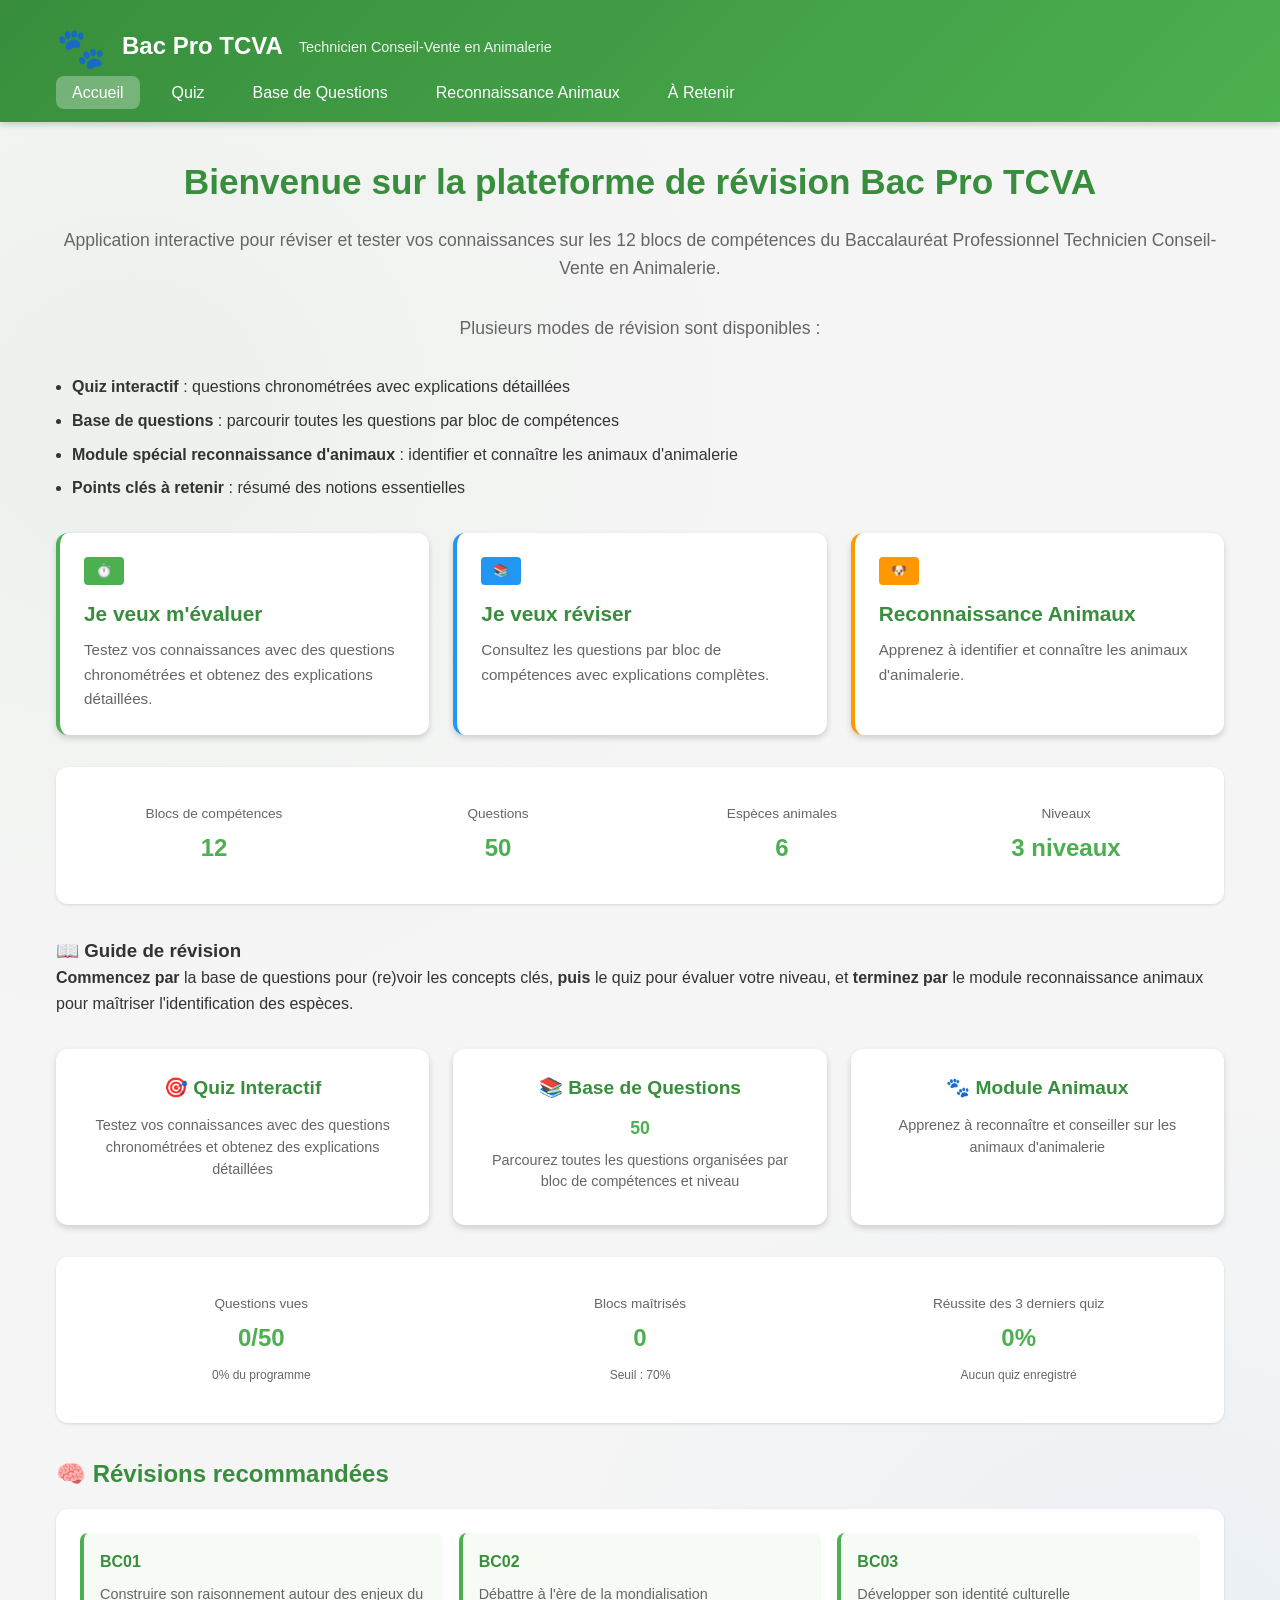
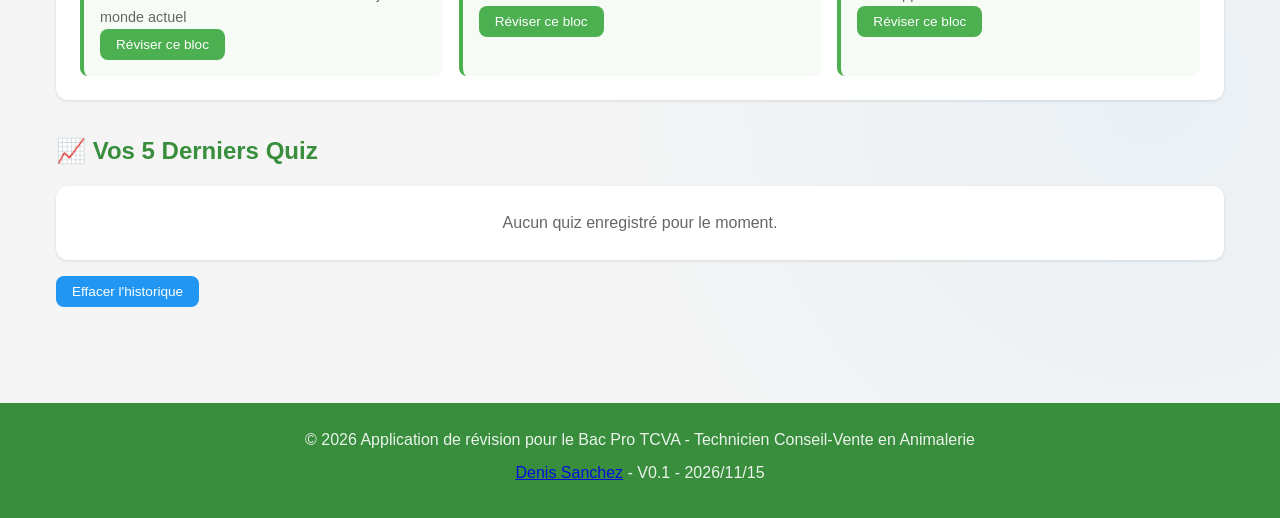
==== tcva-app/index.html @ e2b9a9ee "ajout de réinitialiser les filtres et appel le bon filtre quand on fait réviser un bloc" ====
<!DOCTYPE html>
<html lang="fr">
<head>
    <meta charset="UTF-8">
    <meta name="viewport" content="width=device-width, initial-scale=1.0">
    <title>Bac Pro TCVA - Révision et Quiz Interactif</title>
    <link rel="stylesheet" href="css/style.css?v=1.0">
    <link rel="stylesheet" href="css/animals.css?v=1.0">
</head>
<body>
    <header id="site-header">
        <div class="header-content">
            <div class="logo">
                <span class="logo-icon">🐾</span>
                <h1>Bac Pro TCVA</h1>
                <p>Technicien Conseil-Vente en Animalerie</p>
            </div>
            <nav>
                <ul class="nav-links">
                    <li><a href="#" onclick="showPage('accueil')" class="active">Accueil</a></li>
                    <li><a href="#" onclick="showPage('quiz-setup')">Quiz</a></li>
                    <li><a href="#" onclick="showPage('questions-list')">Base de Questions</a></li>
                    <li><a href="modules/animaux.html">Reconnaissance Animaux</a></li>
                    <li><a href="#" onclick="showPage('a-retenir')">À Retenir</a></li>
                </ul>
            </nav>
        </div>
    </header>

    <!-- MAIN CONTENT -->
    <main>
        <div class="container">
            <!-- PAGE ACCUEIL -->
            <div id="accueil" class="page active">
                <div class="welcome">
                    <h1>Bienvenue sur la plateforme de révision Bac Pro TCVA</h1>
                    <p>Application interactive pour réviser et tester vos connaissances sur les 12 blocs de compétences du Baccalauréat Professionnel Technicien Conseil-Vente en Animalerie.</p>
                    
                    <p>Plusieurs modes de révision sont disponibles :</p>
                    <ul class="alignLeft">
                        <li><strong>Quiz interactif</strong> : questions chronométrées avec explications détaillées</li>
                        <li><strong>Base de questions</strong> : parcourir toutes les questions par bloc de compétences</li>
                        <li><strong>Module spécial reconnaissance d'animaux</strong> : identifier et connaître les animaux d'animalerie</li>
                        <li><strong>Points clés à retenir</strong> : résumé des notions essentielles</li>
                    </ul>

                    <div class="orientation-panel">
                        <div class="orientation-grid">
                            <div class="orientation-card orientation-card-primary" onclick="showPage('quiz-setup')">
                                <span class="orientation-badge">⏱️</span>
                                <h3>Je veux m'évaluer</h3>
                                <p>Testez vos connaissances avec des questions chronométrées et obtenez des explications détaillées.</p>
                            </div>
                            <div class="orientation-card orientation-card-secondary" onclick="showPage('questions-list')">
                                <span class="orientation-badge">📚</span>
                                <h3>Je veux réviser</h3>
                                <p>Consultez les questions par bloc de compétences avec explications complètes.</p>
                            </div>
                            <div class="orientation-card orientation-card-tertiary" onclick="window.location.href='modules/animaux.html'">
                                <span class="orientation-badge">🐶</span>
                                <h3>Reconnaissance Animaux</h3>
                                <p>Apprenez à identifier et connaître les animaux d'animalerie.</p>
                            </div>
                        </div>
                    </div>

                    <div class="home-summary-box">
                        <div class="summary-stat">
                            <span class="summary-label">Blocs de compétences</span>
                            <strong id="home-bloc-count">12</strong>
                        </div>
                        <div class="summary-stat">
                            <span class="summary-label">Questions</span>
                            <strong id="home-total-questions">0</strong>
                        </div>
                        <div class="summary-stat">
                            <span class="summary-label">Espèces animales</span>
                            <strong id="home-animal-count">6</strong>
                        </div>
                        <div class="summary-stat">
                            <span class="summary-label">Niveaux</span>
                            <strong id="home-difficulty">3 niveaux</strong>
                        </div>
                    </div>

                    <div class="quick-guide">
                        <h3>📖 Guide de révision</h3>
                        <p><strong>Commencez par</strong> la base de questions pour (re)voir les concepts clés, <strong>puis</strong> le quiz pour évaluer votre niveau, et <strong>terminez par</strong> le module reconnaissance animaux pour maîtriser l'identification des espèces.</p>
                    </div>

                    <div class="menu-cards">
                        <div class="menu-card" onclick="showPage('quiz-setup')">
                            <h3>🎯 Quiz Interactif</h3>
                            <p class="welcome-text-card">Testez vos connaissances avec des questions chronométrées et obtenez des explications détaillées</p>
                        </div>
                        <div class="menu-card" onclick="showPage('questions-list')">
                            <h3>📚 Base de Questions</h3>
                            <p class="welcome-text-card"><span id="total-questions-info" class="highlight"></span></p>
                            <p class="welcome-text-card">Parcourez toutes les questions organisées par bloc de compétences et niveau</p>
                        </div>
                        <div class="menu-card" onclick="window.location.href='modules/animaux.html'">
                            <h3>🐾 Module Animaux</h3>
                            <p class="welcome-text-card">Apprenez à reconnaître et conseiller sur les animaux d'animalerie</p>
                        </div>
                    </div>

                    <div class="progress-overview">
                        <div class="progress-card">
                            <span class="progress-label">Questions vues</span>
                            <strong class="progress-value" id="progress-seen">0/0</strong>
                            <span class="progress-meta" id="progress-seen-meta">0% du programme</span>
                        </div>
                        <div class="progress-card">
                            <span class="progress-label">Blocs maîtrisés</span>
                            <strong class="progress-value" id="progress-themes">0</strong>
                            <span class="progress-meta">Seuil : 70%</span>
                        </div>
                        <div class="progress-card">
                            <span class="progress-label">Réussite des 3 derniers quiz</span>
                            <strong class="progress-value" id="progress-recent">0%</strong>
                            <span class="progress-meta" id="progress-recent-meta">Aucun quiz enregistré</span>
                        </div>
                    </div>

                    <div class="recommendations-section">
                        <h2>🧠 Révisions recommandées</h2>
                        <div id="recommendations-container"></div>
                    </div>

                    <div class="history-section">
                        <h2>📈 Vos 5 Derniers Quiz</h2>
                        <div id="history-container"></div>
                        <button class="btn btn-secondary btn-sm" onclick="clearHistory()">Effacer l'historique</button>
                    </div>
                </div>
            </div>

            <!-- PAGE CONFIGURATION QUIZ -->
            <div id="quiz-setup" class="page">
                <h2>Configuration du Quiz</h2>
                <div class="quiz-setup">
                    <div class="form-group">
                        <label for="bloc-select">Choisir un bloc de compétences :</label>
                        <select id="bloc-select">
                            <option value="all">Tous les blocs</option>
                        </select>
                    </div>
                    
                    <div class="form-group">
                        <label for="niveau-select">Choisir un niveau :</label>
                        <select id="niveau-select">
                            <option value="all">Tous les niveaux</option>
                            <option value="Facile">Facile</option>
                            <option value="Intermédiaire">Intermédiaire</option>
                            <option value="Avancé">Avancé</option>
                        </select>
                    </div>
                    
                    <div class="form-group">
                        <label for="animal-filter">Filtrer par type d'animal (optionnel) :</label>
                        <select id="animal-filter">
                            <option value="all">Tous les animaux</option>
                        </select>
                    </div>
                    
                    <div class="form-group">
                        <label for="question-count">Nombre de questions :</label>
                        <input type="number" id="question-count" min="1" max="50" value="10" placeholder="Nombre de questions">
                    </div>
                    
                    <div class="form-group">
                        <label for="time-limit">Temps par question (secondes) :</label>
                        <input type="number" id="time-limit" min="10" max="300" value="30" placeholder="Temps en secondes">
                    </div>
                    
                    <div class="form-group" style="margin-bottom: 1rem;">
                        <button class="btn btn-secondary" onclick="resetQuizSetup()">Réinitialiser les filtres</button>
                    </div>
                    
                    <button class="btn" onclick="startQuiz()">Commencer le Quiz</button>
                </div>
            </div>

            <!-- PAGE QUIZ -->
            <div id="quiz" class="page">
                <div class="quiz-container">
                    <div class="quiz-header">
                        <div class="quiz-progress">
                            Question <span id="current-question">1</span> sur <span id="total-questions">10</span>
                        </div>
                        <div class="timer" id="timer">30</div>
                    </div>
                    
                    <div class="progress-bar-container">
                        <div class="progress-bar-fill" id="quiz-progress-bar" style="width: 0%;"></div>
                    </div>
                    
                    <div class="question-card">
                        <div class="question-title" id="question-text"></div>
                        <div class="question-meta" id="question-meta"></div>
                        <div class="question-animal-badge" id="question-animal-badge"></div>
                        <div class="answers" id="answers-container"></div>
                        <div class="explanation" id="explanation"></div>
                    </div>
                    
                    <div class="text-center">
                        <button class="btn hidden" id="next-btn" onclick="nextQuestion()">Question Suivante</button>
                    </div>
                </div>
            </div>

            <!-- PAGE RÉSULTATS -->
            <div id="results" class="page">
                <div class="results-container">
                    <h2>Résultats du Quiz</h2>
                    <div class="score-circle" id="score-circle">
                        <div class="score-text" id="score-text">0%</div>
                    </div>
                    
                    <div class="results-summary">
                        <div class="stat-card">
                            <div class="stat-number" id="correct-answers">0</div>
                            <div class="stat-label">Bonnes réponses</div>
                        </div>
                        <div class="stat-card">
                            <div class="stat-number" id="incorrect-answers">0</div>
                            <div class="stat-label">Mauvaises réponses</div>
                        </div>
                        <div class="stat-card">
                            <div class="stat-number" id="total-time">0s</div>
                            <div class="stat-label">Temps total</div>
                        </div>
                    </div>

                    <div class="results-review" id="wrong-answers-review"></div>
                    
                    <div class="mt-2">
                        <button class="btn" onclick="showPage('quiz-setup')">Nouveau Quiz</button>
                        <button class="btn" onclick="showPage('accueil')" style="margin-left: 1rem;">Retour Accueil</button>
                    </div>
                </div>
            </div>

            <!-- PAGE LISTE DES QUESTIONS -->
            <div id="questions-list" class="page">
                <h2>Base de Questions par Bloc de Compétences</h2>
                <div class="search-filter-container">
                    <div class="form-group search-group">
                        <input type="text" id="question-search-input" placeholder="🔍 Rechercher dans les questions ou explications..." oninput="filterQuestionsList()">
                    </div>
                    <div class="form-group filter-group">
                        <select id="question-bloc-filter" onchange="filterQuestionsList()">
                            <option value="all">Tous les blocs</option>
                        </select>
                    </div>
                    <div class="form-group filter-group">
                        <select id="question-level-filter" onchange="filterQuestionsList()">
                            <option value="all">Tous les niveaux</option>
                            <option value="Facile">Facile</option>
                            <option value="Intermédiaire">Intermédiaire</option>
                            <option value="Avancé">Avancé</option>
                        </select>
                    </div>
                    <div class="form-group filter-group">
                        <select id="question-animal-filter" onchange="filterQuestionsList()">
                            <option value="all">Tous les animaux</option>
                        </select>
                    </div>
                </div>
               <div class="questions-list" id="questions-container">
               </div>
            </div>

            <!-- PAGE À RETENIR -->
            <div id="a-retenir" class="page">
                <h2>Points Clés à Retenir pour le Bac Pro TCVA</h2>
                <div class="a-retenir-content">
                    <p>Cette section présente les points essentiels à maîtriser pour réussir votre examen.</p>
                    
                    <div class="key-points-section">
                        <h3>📋 Les 12 Blocs de Compétences</h3>
                        <div id="key-points-list"></div>
                    </div>

                    <div class="key-points-section">
                        <h3>🎯 Conseils pour la Pratique</h3>
                        <ul class="key-points-list">
                            <li><strong>Conseil client</strong> : Toujours poser des questions ouvertes pour comprendre les besoins</li>
                            <li><strong>Gestion de rayon</strong> : Vérifier les dates de péremption et les conditions de stockage</li>
                            <li><strong>Réglementation</strong> : Connaître les lois sur la vente d'animaux et les produits</li>
                            <li><strong>Hygiène</strong> : Respecter les protocoles sanitaires en magasin</li>
                            <li><strong>Communication</strong> : Adapter son discours au client (novice ou expert)</li>
                        </ul>
                    </div>

                    <div class="key-points-section">
                        <h3>📚 Ressources Complémentaires</h3>
                        <ul class="key-points-list">
                            <li>Référentiel officiel du Bac Pro TCVA</li>
                            <li>Fiches techniques sur les produits d'animalerie</li>
                            <li>Réglementation en vigueur (Code rural, etc.)</li>
                            <li>Guides d'identification des espèces</li>
                        </ul>
                    </div>
                </div>
            </div>
        </div>
    </main>

    <footer id="site-footer">
        <div class="footer-content">
            <p>&copy; 2026 Application de révision pour le Bac Pro TCVA - Technicien Conseil-Vente en Animalerie</p>
            <p><a href="https://www.linkedin.com/in/sanchezdenis/" target="_blank">Denis Sanchez</a> - V0.1 - 2026/11/15</p>
        </div>
    </footer>

    <script src="js/quiz-tcva.js?v=1.0"></script>
    <script src="js/script-tcva.js?v=1.0"></script>
</body>
</html>
---- tcva-app/css/style.css ----
/* ============================================
   STYLES POUR L'APPLICATION BAC PRO TCVA
   ============================================ */

/* --- RESET ET VARIABLES --- */
:root {
    --primary-color: #4CAF50;
    --primary-light: #8BC34A;
    --primary-dark: #388E3C;
    --secondary-color: #2196F3;
    --secondary-light: #64B5F6;
    --accent-color: #FF9800;
    --accent-light: #FFC107;
    
    --bg-color: #F5F5F5;
    --card-bg: #FFFFFF;
    --text-color: #333333;
    --text-light: #666666;
    --border-color: #DDDDDD;
    
    --success-color: #4CAF50;
    --warning-color: #FFC107;
    --danger-color: #F44336;
    
    --shadow-sm: 0 1px 3px rgba(0,0,0,0.12);
    --shadow-md: 0 3px 6px rgba(0,0,0,0.16);
    --shadow-lg: 0 10px 20px rgba(0,0,0,0.19);
    
    --radius-sm: 4px;
    --radius-md: 8px;
    --radius-lg: 12px;
    
    --transition: all 0.3s ease;
}

* {
    margin: 0;
    padding: 0;
    box-sizing: border-box;
}

html {
    scroll-behavior: smooth;
}

body {
    font-family: 'Segoe UI', Tahoma, Geneva, Verdana, sans-serif;
    line-height: 1.6;
    color: var(--text-color);
    background-color: var(--bg-color);
    background-image: radial-gradient(circle at 10% 20%, rgba(76, 175, 80, 0.05) 0%, transparent 30%),
                      radial-gradient(circle at 90% 80%, rgba(33, 150, 243, 0.05) 0%, transparent 30%);
}

/* --- HEADER --- */
header#site-header {
    background: linear-gradient(135deg, var(--primary-dark) 0%, var(--primary-color) 100%);
    color: white;
    padding: 1rem 0;
    box-shadow: var(--shadow-md);
    position: sticky;
    top: 0;
    z-index: 1000;
}

.header-content {
    max-width: 1200px;
    margin: 0 auto;
    padding: 0 1rem;
    display: flex;
    justify-content: space-between;
    align-items: center;
    flex-wrap: wrap;
}

.logo {
    display: flex;
    align-items: center;
    gap: 1rem;
}

.logo-icon {
    font-size: 2.5rem;
}

.logo h1 {
    font-size: 1.5rem;
    font-weight: 600;
    margin-bottom: 0.25rem;
}

.logo p {
    font-size: 0.9rem;
    opacity: 0.9;
}

.nav-links {
    display: flex;
    list-style: none;
    gap: 1rem;
}

.nav-links a {
    color: white;
    text-decoration: none;
    padding: 0.5rem 1rem;
    border-radius: var(--radius-md);
    transition: var(--transition);
    font-weight: 500;
}

.nav-links a:hover, .nav-links a.active {
    background: rgba(255, 255, 255, 0.2);
}

.nav-links a.active {
    background: rgba(255, 255, 255, 0.3);
}

/* --- MAIN CONTENT --- */
main {
    max-width: 1200px;
    margin: 0 auto;
    padding: 2rem 1rem;
    min-height: 80vh;
}

.container {
    width: 100%;
}

/* --- PAGES --- */
.page {
    display: none;
    animation: fadeIn 0.5s ease;
}

.page.active {
    display: block;
}

@keyframes fadeIn {
    from { opacity: 0; transform: translateY(20px); }
    to { opacity: 1; transform: translateY(0); }
}

/* --- WELCOME SECTION --- */
.welcome {
    max-width: 100%;
}

.welcome h1 {
    color: var(--primary-dark);
    margin-bottom: 1rem;
    font-size: 2.2rem;
    text-align: center;
}

.welcome > p {
    text-align: center;
    color: var(--text-light);
    margin-bottom: 2rem;
    font-size: 1.1rem;
}

.alignLeft {
    text-align: left;
    padding-left: 1rem;
}

.alignLeft li {
    margin-bottom: 0.5rem;
}

/* --- ORIENTATION PANEL --- */
.orientation-panel {
    margin: 2rem 0;
}

.orientation-grid {
    display: grid;
    grid-template-columns: repeat(auto-fit, minmax(300px, 1fr));
    gap: 1.5rem;
    margin: 1.5rem 0;
}

.orientation-card {
    background: var(--card-bg);
    border-radius: var(--radius-lg);
    padding: 1.5rem;
    box-shadow: var(--shadow-md);
    cursor: pointer;
    transition: var(--transition);
    border-left: 4px solid var(--primary-color);
}

.orientation-card:hover {
    transform: translateY(-5px);
    box-shadow: var(--shadow-lg);
}

.orientation-card-primary {
    border-left-color: var(--primary-color);
}

.orientation-card-primary:hover {
    background: rgba(76, 175, 80, 0.05);
}

.orientation-card-secondary {
    border-left-color: var(--secondary-color);
}

.orientation-card-secondary:hover {
    background: rgba(33, 150, 243, 0.05);
}

.orientation-card-tertiary {
    border-left-color: var(--accent-color);
}

.orientation-card-tertiary:hover {
    background: rgba(255, 152, 0, 0.05);
}

.orientation-badge {
    display: inline-block;
    padding: 0.25rem 0.75rem;
    border-radius: var(--radius-sm);
    font-size: 0.8rem;
    font-weight: bold;
    margin-bottom: 0.75rem;
}

.orientation-card-primary .orientation-badge {
    background: var(--primary-color);
    color: white;
}

.orientation-card-secondary .orientation-badge {
    background: var(--secondary-color);
    color: white;
}

.orientation-card-tertiary .orientation-badge {
    background: var(--accent-color);
    color: white;
}

.orientation-card h3 {
    color: var(--primary-dark);
    margin-bottom: 0.5rem;
    font-size: 1.3rem;
}

.orientation-card p {
    color: var(--text-light);
    font-size: 0.95rem;
}

/* --- SUMMARY BOX --- */
.home-summary-box {
    display: grid;
    grid-template-columns: repeat(auto-fit, minmax(200px, 1fr));
    gap: 1rem;
    margin: 2rem 0;
    background: var(--card-bg);
    padding: 1.5rem;
    border-radius: var(--radius-lg);
    box-shadow: var(--shadow-sm);
}

.summary-stat {
    text-align: center;
    padding: 0.75rem;
}

.summary-label {
    display: block;
    color: var(--text-light);
    font-size: 0.85rem;
    margin-bottom: 0.25rem;
}

.summary-stat strong {
    color: var(--primary-color);
    font-size: 1.5rem;
}

/* --- MENU CARDS --- */
.menu-cards {
    display: grid;
    grid-template-columns: repeat(auto-fit, minmax(280px, 1fr));
    gap: 1.5rem;
    margin: 2rem 0;
}

.menu-card {
    background: var(--card-bg);
    border-radius: var(--radius-lg);
    padding: 1.5rem;
    box-shadow: var(--shadow-md);
    cursor: pointer;
    transition: var(--transition);
    text-align: center;
}

.menu-card:hover {
    transform: translateY(-5px);
    box-shadow: var(--shadow-lg);
}

.menu-card h3 {
    color: var(--primary-dark);
    margin-bottom: 0.75rem;
    font-size: 1.2rem;
}

.menu-card p {
    color: var(--text-light);
    font-size: 0.9rem;
    line-height: 1.5;
}

.welcome-text-card {
    margin-bottom: 0.5rem;
}

.highlight {
    color: var(--primary-color);
    font-weight: bold;
    font-size: 1.1rem;
}

/* --- PROGRESS OVERVIEW --- */
.progress-overview {
    display: grid;
    grid-template-columns: repeat(auto-fit, minmax(250px, 1fr));
    gap: 1rem;
    margin: 2rem 0;
    background: var(--card-bg);
    padding: 1.5rem;
    border-radius: var(--radius-lg);
    box-shadow: var(--shadow-sm);
}

.progress-card {
    text-align: center;
    padding: 0.75rem;
}

.progress-label {
    display: block;
    color: var(--text-light);
    font-size: 0.85rem;
    margin-bottom: 0.25rem;
}

.progress-value {
    color: var(--primary-color);
    font-size: 1.5rem;
    display: block;
    margin-bottom: 0.25rem;
}

.progress-meta {
    color: var(--text-light);
    font-size: 0.75rem;
}

/* --- RECOMMENDATIONS --- */
.recommendations-section {
    margin: 2rem 0;
}

.recommendations-section h2 {
    color: var(--primary-dark);
    margin-bottom: 1rem;
    font-size: 1.5rem;
}

#recommendations-container {
    display: grid;
    grid-template-columns: repeat(auto-fit, minmax(250px, 1fr));
    gap: 1rem;
    background: var(--card-bg);
    padding: 1.5rem;
    border-radius: var(--radius-lg);
    box-shadow: var(--shadow-sm);
}

.recommendation-item {
    padding: 1rem;
    border-radius: var(--radius-md);
    background: rgba(76, 175, 80, 0.05);
    border-left: 4px solid var(--primary-color);
}

.recommendation-item h4 {
    color: var(--primary-dark);
    margin-bottom: 0.5rem;
}

.recommendation-item p {
    color: var(--text-light);
    font-size: 0.9rem;
}

/* --- HISTORY --- */
.history-section {
    margin: 2rem 0;
}

.history-section h2 {
    color: var(--primary-dark);
    margin-bottom: 1rem;
    font-size: 1.5rem;
}

#history-container {
    background: var(--card-bg);
    padding: 1.5rem;
    border-radius: var(--radius-lg);
    box-shadow: var(--shadow-sm);
    margin-bottom: 1rem;
}

.history-item {
    display: flex;
    justify-content: space-between;
    align-items: center;
    padding: 0.75rem;
    border-bottom: 1px solid var(--border-color);
}

.history-item:last-child {
    border-bottom: none;
}

.history-item .score {
    font-weight: bold;
    color: var(--primary-color);
}

.history-item .date {
    color: var(--text-light);
    font-size: 0.85rem;
}

/* --- QUIZ SETUP --- */
.quiz-setup {
    background: var(--card-bg);
    padding: 2rem;
    border-radius: var(--radius-lg);
    box-shadow: var(--shadow-md);
    max-width: 600px;
    margin: 0 auto;
}

.quiz-setup h2 {
    color: var(--primary-dark);
    margin-bottom: 1.5rem;
    text-align: center;
}

.form-group {
    margin-bottom: 1.5rem;
}

.form-group label {
    display: block;
    margin-bottom: 0.5rem;
    color: var(--text-color);
    font-weight: 500;
}

.form-group select,
.form-group input {
    width: 100%;
    padding: 0.75rem;
    border: 1px solid var(--border-color);
    border-radius: var(--radius-md);
    font-size: 1rem;
    transition: var(--transition);
}

.form-group select:focus,
.form-group input:focus {
    outline: none;
    border-color: var(--primary-color);
    box-shadow: 0 0 0 2px rgba(76, 175, 80, 0.2);
}

.search-filter-container {
    display: flex;
    flex-wrap: wrap;
    gap: 1rem;
    margin-bottom: 1.5rem;
    background: var(--card-bg);
    padding: 1.5rem;
    border-radius: var(--radius-lg);
    box-shadow: var(--shadow-sm);
}

.search-group {
    flex: 1;
    min-width: 250px;
}

.filter-group {
    flex: 0 0 200px;
}

/* --- BUTTONS --- */
.btn {
    display: inline-block;
    padding: 0.75rem 1.5rem;
    background: var(--primary-color);
    color: white;
    border: none;
    border-radius: var(--radius-md);
    font-size: 1rem;
    font-weight: 500;
    cursor: pointer;
    transition: var(--transition);
    text-decoration: none;
    text-align: center;
}

.btn:hover {
    background: var(--primary-dark);
    transform: translateY(-2px);
}

.btn-secondary {
    background: var(--secondary-color);
}

.btn-secondary:hover {
    background: var(--secondary-light);
}

.btn-sm {
    padding: 0.5rem 1rem;
    font-size: 0.85rem;
}

.hidden {
    display: none !important;
}

/* --- QUIZ CONTAINER --- */
.quiz-container {
    max-width: 800px;
    margin: 0 auto;
    background: var(--card-bg);
    padding: 2rem;
    border-radius: var(--radius-lg);
    box-shadow: var(--shadow-md);
}

.quiz-header {
    display: flex;
    justify-content: space-between;
    align-items: center;
    margin-bottom: 1rem;
}

.quiz-progress {
    color: var(--text-light);
    font-weight: 500;
}

.timer {
    background: var(--accent-color);
    color: white;
    padding: 0.5rem 1rem;
    border-radius: var(--radius-md);
    font-weight: bold;
    font-size: 1.2rem;
}

.progress-bar-container {
    width: 100%;
    height: 8px;
    background: var(--border-color);
    border-radius: var(--radius-sm);
    margin-bottom: 2rem;
}

.progress-bar-fill {
    height: 100%;
    background: var(--primary-color);
    border-radius: var(--radius-sm);
    transition: width 0.3s ease;
}

.question-card {
    margin-bottom: 2rem;
}

.question-title {
    font-size: 1.3rem;
    color: var(--primary-dark);
    margin-bottom: 1rem;
    font-weight: 600;
    line-height: 1.6;
}

.question-meta {
    color: var(--text-light);
    font-size: 0.9rem;
    margin-bottom: 1rem;
}

.question-animal-badge {
    display: inline-block;
    padding: 0.25rem 0.75rem;
    border-radius: var(--radius-sm);
    font-size: 0.8rem;
    font-weight: bold;
    margin-bottom: 1rem;
    background: var(--accent-light);
    color: var(--primary-dark);
}

.answers {
    display: grid;
    gap: 1rem;
    margin-bottom: 1.5rem;
}

.answer-option {
    padding: 1rem;
    background: var(--bg-color);
    border: 2px solid var(--border-color);
    border-radius: var(--radius-md);
    cursor: pointer;
    transition: var(--transition);
    font-size: 1rem;
}

.answer-option:hover {
    border-color: var(--primary-color);
    background: rgba(76, 175, 80, 0.05);
}

.answer-option.selected {
    border-color: var(--primary-color);
    background: rgba(76, 175, 80, 0.1);
}

.answer-option.correct {
    border-color: var(--success-color);
    background: rgba(76, 175, 80, 0.2);
}

.answer-option.incorrect {
    border-color: var(--danger-color);
    background: rgba(244, 67, 54, 0.1);
}

.answer-option.disabled {
    cursor: not-allowed;
    opacity: 0.7;
}

.explanation {
    padding: 1rem;
    background: rgba(33, 150, 243, 0.05);
    border-left: 4px solid var(--secondary-color);
    border-radius: var(--radius-md);
    color: var(--text-light);
    font-size: 0.95rem;
    line-height: 1.6;
    margin-top: 1rem;
    display: none;
}

.explanation.show {
    display: block;
}

/* --- RESULTS --- */
.results-container {
    max-width: 800px;
    margin: 0 auto;
    background: var(--card-bg);
    padding: 2rem;
    border-radius: var(--radius-lg);
    box-shadow: var(--shadow-md);
    text-align: center;
}

.results-container h2 {
    color: var(--primary-dark);
    margin-bottom: 2rem;
}

.score-circle {
    width: 150px;
    height: 150px;
    border-radius: 50%;
    background: conic-gradient(var(--primary-color) 0%, var(--primary-color) var(--score-percent, 0%), var(--border-color) var(--score-percent, 0%), var(--border-color) 100%);
    display: flex;
    align-items: center;
    justify-content: center;
    margin: 0 auto 2rem;
    position: relative;
}

.score-circle::before {
    content: '';
    position: absolute;
    width: 120px;
    height: 120px;
    background: var(--card-bg);
    border-radius: 50%;
}

.score-text {
    position: relative;
    font-size: 2rem;
    font-weight: bold;
    color: var(--primary-color);
}

.results-summary {
    display: grid;
    grid-template-columns: repeat(3, 1fr);
    gap: 1.5rem;
    margin: 2rem 0;
    text-align: center;
}

.stat-card {
    padding: 1rem;
    background: var(--bg-color);
    border-radius: var(--radius-md);
}

.stat-number {
    font-size: 2rem;
    font-weight: bold;
    color: var(--primary-color);
}

.stat-label {
    color: var(--text-light);
    font-size: 0.9rem;
    margin-top: 0.5rem;
}

.results-review {
    text-align: left;
    margin: 2rem 0;
    background: var(--bg-color);
    padding: 1.5rem;
    border-radius: var(--radius-md);
}

.results-review h3 {
    color: var(--primary-dark);
    margin-bottom: 1rem;
}

.wrong-answer-item {
    padding: 1rem;
    border-bottom: 1px solid var(--border-color);
}

.wrong-answer-item:last-child {
    border-bottom: none;
}

.wrong-answer-item .question {
    font-weight: 500;
    margin-bottom: 0.5rem;
}

.wrong-answer-item .correct-answer {
    color: var(--success-color);
    font-weight: bold;
}

.wrong-answer-item .user-answer {
    color: var(--danger-color);
    text-decoration: line-through;
}

.mt-2 {
    margin-top: 2rem;
}

.text-center {
    text-align: center;
}

/* --- QUESTIONS LIST --- */
.questions-list {
    display: grid;
    gap: 1rem;
}

.question-item {
    background: var(--card-bg);
    padding: 1.5rem;
    border-radius: var(--radius-md);
    box-shadow: var(--shadow-sm);
    border-left: 4px solid var(--border-color);
    transition: var(--transition);
}

.question-item:hover {
    box-shadow: var(--shadow-md);
    transform: translateX(5px);
}

.question-item .question-header {
    display: flex;
    justify-content: space-between;
    align-items: start;
    margin-bottom: 1rem;
}

.question-item .question-text {
    font-size: 1.1rem;
    font-weight: 500;
    color: var(--primary-dark);
    flex: 1;
    margin-right: 1rem;
}

.question-item .question-badges {
    display: flex;
    gap: 0.5rem;
    flex-wrap: wrap;
}

.question-item .badge {
    padding: 0.25rem 0.5rem;
    border-radius: var(--radius-sm);
    font-size: 0.75rem;
    font-weight: bold;
}

.badge-bloc {
    background: var(--primary-light);
    color: var(--primary-dark);
}

.badge-level {
    background: var(--secondary-light);
    color: white;
}

.badge-animal {
    background: var(--accent-light);
    color: var(--primary-dark);
}

.question-item .question-answer {
    padding: 1rem;
    background: var(--bg-color);
    border-radius: var(--radius-md);
    margin-top: 1rem;
}

.question-item .question-answer .label {
    font-weight: bold;
    color: var(--primary-color);
    margin-bottom: 0.5rem;
}

.question-item .question-answer .text {
    color: var(--text-light);
    line-height: 1.6;
}

.question-item .toggle-answer {
    background: none;
    border: none;
    color: var(--primary-color);
    cursor: pointer;
    padding: 0.5rem;
    font-size: 0.9rem;
    margin-top: 0.75rem;
}

.question-item .toggle-answer:hover {
    text-decoration: underline;
}

/* --- A RETENIR --- */
.a-retenir-content {
    background: var(--card-bg);
    padding: 2rem;
    border-radius: var(--radius-lg);
    box-shadow: var(--shadow-sm);
}

.a-retenir-content p {
    margin-bottom: 1.5rem;
    color: var(--text-light);
}

.key-points-section {
    margin-bottom: 2rem;
}

.key-points-section h3 {
    color: var(--primary-dark);
    margin-bottom: 1rem;
    padding-bottom: 0.5rem;
    border-bottom: 2px solid var(--primary-color);
}

.key-points-list {
    list-style: none;
    padding-left: 0;
}

.key-points-list li {
    padding: 0.75rem;
    margin-bottom: 0.5rem;
    background: var(--bg-color);
    border-radius: var(--radius-md);
    border-left: 4px solid var(--primary-color);
}

.key-points-list li strong {
    color: var(--primary-dark);
}

/* --- FOOTER --- */
footer#site-footer {
    background: var(--primary-dark);
    color: white;
    padding: 1.5rem 0;
    text-align: center;
    margin-top: 2rem;
}

.footer-content p {
    margin-bottom: 0.5rem;
    opacity: 0.9;
}

/* --- RESPONSIVE --- */
@media (max-width: 768px) {
    .header-content {
        flex-direction: column;
        gap: 1rem;
    }
    
    .nav-links {
        flex-wrap: wrap;
        justify-content: center;
    }
    
    .quiz-setup {
        padding: 1.5rem;
    }
    
    .results-summary {
        grid-template-columns: 1fr;
        gap: 1rem;
    }
    
    .home-summary-box {
        grid-template-columns: repeat(2, 1fr);
    }
    
    .progress-overview {
        grid-template-columns: 1fr;
    }
    
    .orientation-grid {
        grid-template-columns: 1fr;
    }
    
    .menu-cards {
        grid-template-columns: 1fr;
    }
}

@media (max-width: 480px) {
    .home-summary-box {
        grid-template-columns: 1fr;
    }
    
    .welcome h1 {
        font-size: 1.8rem;
    }
    
    .search-filter-container {
        flex-direction: column;
    }
    
    .filter-group {
        flex: 1;
    }
}

/* --- ANIMATIONS --- */
@keyframes pulse {
    0%, 100% { opacity: 1; }
    50% { opacity: 0.7; }
}

@keyframes slideIn {
    from { 
        opacity: 0;
        transform: translateX(-20px);
    }
    to { 
        opacity: 1;
        transform: translateX(0);
    }
}

.question-item {
    animation: slideIn 0.3s ease forwards;
}

.question-item:nth-child(1) { animation-delay: 0.05s; }
.question-item:nth-child(2) { animation-delay: 0.1s; }
.question-item:nth-child(3) { animation-delay: 0.15s; }
.question-item:nth-child(4) { animation-delay: 0.2s; }
.question-item:nth-child(5) { animation-delay: 0.25s; }
.question-item:nth-child(6) { animation-delay: 0.3s; }
---- tcva-app/css/animals.css ----
/* ============================================
   STYLES SPÉCIFIQUES POUR LE MODULE RECONNAISSANCE ANIMAUX
   ============================================ */

/* --- SECTIONS --- */
.animal-section {
    display: none;
}

.animal-section.active {
    display: block;
}

/* --- ANIMAL CATEGORIES --- */
.animal-category {
    margin-bottom: 2rem;
    background: white;
    border-radius: 12px;
    padding: 1.5rem;
    box-shadow: 0 4px 6px rgba(0,0,0,0.1);
}

.animal-category h3 {
    color: #4CAF50;
    margin-bottom: 1rem;
    padding-bottom: 0.5rem;
    border-bottom: 2px solid #4CAF50;
    display: flex;
    align-items: center;
    gap: 0.5rem;
}

.animal-category .category-icon {
    font-size: 1.5rem;
}

.animal-grid {
    display: grid;
    grid-template-columns: repeat(auto-fill, minmax(250px, 1fr));
    gap: 1rem;
}

.animal-card {
    background: #F5F5F5;
    border-radius: 8px;
    padding: 1rem;
    cursor: pointer;
    transition: all 0.3s ease;
    border: 2px solid transparent;
}

.animal-card:hover {
    border-color: #4CAF50;
    transform: translateY(-5px);
    box-shadow: 0 6px 12px rgba(76, 175, 80, 0.2);
}

.animal-card.selected {
    border-color: #4CAF50;
    background: #E8F5E9;
}

.animal-card.correct {
    border-color: #4CAF50;
    background: #E8F5E9;
}

.animal-card.incorrect {
    border-color: #F44336;
    background: #FFEBEE;
}

.animal-image {
    width: 100%;
    height: 180px;
    object-fit: contain;
    object-position: center;
    border-radius: 6px;
    margin-bottom: 0.75rem;
    background: #f5f5f5;
}

.animal-name {
    font-weight: bold;
    color: #333;
    margin-bottom: 0.5rem;
    text-align: center;
    font-size: 1.1rem;
}

.animal-scientific {
    color: #666;
    font-size: 0.85rem;
    text-align: center;
    font-style: italic;
    margin-bottom: 0.5rem;
}

.animal-origin {
    color: #888;
    font-size: 0.85rem;
    text-align: center;
    margin-bottom: 0.5rem;
}

.animal-characteristics {
    font-size: 0.85rem;
    color: #555;
    line-height: 1.4;
}

/* --- ANIMAL DETAILS MODAL --- */
.animal-modal {
    position: fixed;
    top: 0;
    left: 0;
    width: 100%;
    height: 100%;
    background: rgba(0,0,0,0.7);
    display: flex;
    align-items: center;
    justify-content: center;
    z-index: 2000;
    opacity: 0;
    visibility: hidden;
    transition: all 0.3s ease;
}

.animal-modal.active {
    opacity: 1;
    visibility: visible;
}

.animal-modal-content {
    background: white;
    border-radius: 12px;
    padding: 2rem;
    max-width: 800px;
    width: 90%;
    max-height: 90vh;
    overflow-y: auto;
    transform: scale(0.9);
    transition: transform 0.3s ease;
}

.animal-modal.active .animal-modal-content {
    transform: scale(1);
}

.animal-modal-header {
    display: flex;
    justify-content: space-between;
    align-items: center;
    margin-bottom: 1.5rem;
    padding-bottom: 1rem;
    border-bottom: 1px solid #EEE;
}

.animal-modal-header h2 {
    color: #4CAF50;
    margin: 0;
}

.close-modal {
    background: none;
    border: none;
    font-size: 1.5rem;
    cursor: pointer;
    color: #666;
    padding: 0.5rem;
}

.close-modal:hover {
    color: #4CAF50;
}

.animal-modal-body {
    display: grid;
    grid-template-columns: 1fr 1fr;
    gap: 1.5rem;
}

.animal-modal-image {
    width: 100%;
    height: 300px;
    object-fit: contain;
    object-position: center;
    border-radius: 8px;
    background: #f5f5f5;
}

.animal-modal-info {
    display: flex;
    flex-direction: column;
    gap: 1rem;
}

.info-section {
    padding: 1rem;
    background: #F5F5F5;
    border-radius: 8px;
}

.info-section h4 {
    color: #4CAF50;
    margin-bottom: 0.5rem;
    font-size: 1rem;
}

.info-section p {
    color: #555;
    font-size: 0.9rem;
    line-height: 1.5;
    margin: 0;
}

.animal-tags {
    display: flex;
    flex-wrap: wrap;
    gap: 0.5rem;
    margin-top: 1rem;
}

.animal-tag {
    padding: 0.25rem 0.75rem;
    border-radius: 20px;
    font-size: 0.8rem;
    background: #E3F2FD;
    color: #1976D2;
}

/* --- QUIZ ANIMAUX --- */
.animals-quiz-container {
    max-width: 800px;
    margin: 0 auto;
}

.animal-quiz-header {
    display: flex;
    justify-content: space-between;
    align-items: center;
    margin-bottom: 1.5rem;
}

.animal-quiz-progress {
    color: #666;
    font-weight: 500;
}

.animal-quiz-timer {
    background: #FF9800;
    color: white;
    padding: 0.5rem 1rem;
    border-radius: 6px;
    font-weight: bold;
}

.animal-quiz-question {
    background: white;
    padding: 1.5rem;
    border-radius: 8px;
    margin-bottom: 1.5rem;
    box-shadow: 0 2px 4px rgba(0,0,0,0.1);
}

.animal-quiz-question h3 {
    color: #4CAF50;
    margin-bottom: 1rem;
}

.animal-quiz-image {
    width: 100%;
    max-height: 300px;
    object-fit: contain;
    border-radius: 6px;
    margin-bottom: 1rem;
    background: #F5F5F5;
}

.animal-quiz-options {
    display: grid;
    grid-template-columns: repeat(auto-fit, minmax(200px, 1fr));
    gap: 1rem;
}

.animal-option {
    padding: 1rem;
    background: #F5F5F5;
    border: 2px solid #DDD;
    border-radius: 8px;
    cursor: pointer;
    transition: all 0.3s ease;
    text-align: center;
}

.animal-option:hover {
    border-color: #4CAF50;
    background: #E8F5E9;
}

.animal-option.selected {
    border-color: #4CAF50;
    background: #E8F5E9;
}

.animal-option.correct {
    border-color: #4CAF50;
    background: #E8F5E9;
}

.animal-option.incorrect {
    border-color: #F44336;
    background: #FFEBEE;
}

.animal-option.disabled {
    cursor: not-allowed;
    opacity: 0.7;
}

.animal-quiz-feedback {
    padding: 1rem;
    border-radius: 8px;
    margin-top: 1rem;
    display: none;
}

.animal-quiz-feedback.show {
    display: block;
}

.animal-quiz-feedback.correct {
    background: #E8F5E9;
    border-left: 4px solid #4CAF50;
    color: #2E7D32;
}

.animal-quiz-feedback.incorrect {
    background: #FFEBEE;
    border-left: 4px solid #F44336;
    color: #C62828;
}

.animal-explanation {
    margin-top: 1rem;
    padding: 1rem;
    background: #E3F2FD;
    border-radius: 8px;
    border-left: 4px solid #2196F3;
}

.animal-explanation h4 {
    color: #1976D2;
    margin-bottom: 0.5rem;
}

.animal-explanation p {
    color: #555;
    font-size: 0.9rem;
    line-height: 1.6;
}

/* --- LEARNING MODE --- */
.learning-mode {
    margin: 2rem 0;
}

.learning-mode h3 {
    color: #4CAF50;
    margin-bottom: 1rem;
}

.animal-filters {
    display: flex;
    flex-wrap: wrap;
    gap: 0.5rem;
    margin-bottom: 1.5rem;
}

.animal-filter-btn {
    padding: 0.5rem 1rem;
    border: 2px solid #4CAF50;
    background: white;
    color: #4CAF50;
    border-radius: 20px;
    cursor: pointer;
    transition: all 0.3s ease;
    font-size: 0.9rem;
}

.animal-filter-btn:hover, .animal-filter-btn.active {
    background: #4CAF50;
    color: white;
}

.search-animals {
    margin-bottom: 1.5rem;
}

.search-animals input {
    width: 100%;
    padding: 0.75rem;
    border: 2px solid #DDD;
    border-radius: 8px;
    font-size: 1rem;
    max-width: 400px;
}

.search-animals input:focus {
    outline: none;
    border-color: #4CAF50;
}

/* --- ANIMAL STATS --- */
.animal-stats {
    display: grid;
    grid-template-columns: repeat(auto-fit, minmax(200px, 1fr));
    gap: 1rem;
    margin: 2rem 0;
    background: white;
    padding: 1.5rem;
    border-radius: 12px;
    box-shadow: 0 4px 6px rgba(0,0,0,0.1);
}

.stat-item {
    text-align: center;
    padding: 1rem;
}

.stat-item .stat-number {
    font-size: 2rem;
    font-weight: bold;
    color: #4CAF50;
}

.stat-item .stat-label {
    color: #666;
    font-size: 0.9rem;
    margin-top: 0.5rem;
}

/* --- ANIMAL COMPARISON --- */
.animal-comparison {
    background: white;
    padding: 1.5rem;
    border-radius: 12px;
    margin: 2rem 0;
    box-shadow: 0 4px 6px rgba(0,0,0,0.1);
}

.animal-comparison h3 {
    color: #4CAF50;
    margin-bottom: 1rem;
}

.comparison-grid {
    display: grid;
    grid-template-columns: repeat(8, 1fr);
    gap: 1rem;
}

.comparison-card {
    background: #F5F5F5;
    padding: 1rem;
    border-radius: 8px;
    text-align: center;
}

.comparison-card img {
    width: 100%;
    height: 150px;
    object-fit: contain;
    object-position: center;
    border-radius: 6px;
    margin-bottom: 0.75rem;
    background: #f5f5f5;
}

.comparison-card h4 {
    color: #333;
    margin-bottom: 0.5rem;
}

.comparison-table {
    width: 100%;
    border-collapse: collapse;
    margin-top: 1rem;
}

#comparison-table-container {
    overflow-x: auto;
}

.comparison-table th,
.comparison-table td {
    padding: 0.5rem;
    text-align: left;
    border-bottom: 1px solid #DDD;
}

.comparison-table th {
    background: #4CAF50;
    color: white;
    font-weight: 500;
}

.comparison-table th.sticky-col,
.comparison-table td.sticky-col {
    position: sticky;
    left: 0;
    background: #4CAF50;
    color: white;
    z-index: 2;
}

.comparison-table tr:nth-child(even) {
    background: #F5F5F5;
}

/* --- ANIMAL GROUPS --- */
.animal-groups {
    display: grid;
    grid-template-columns: repeat(auto-fit, minmax(250px, 1fr));
    gap: 1.5rem;
    margin: 2rem 0;
}

.group-card {
    background: white;
    padding: 1.5rem;
    border-radius: 12px;
    box-shadow: 0 4px 6px rgba(0,0,0,0.1);
    cursor: pointer;
    transition: all 0.3s ease;
}

.group-card:hover {
    transform: translateY(-5px);
    box-shadow: 0 8px 16px rgba(0,0,0,0.15);
}

.group-card .group-icon {
    font-size: 2.5rem;
    margin-bottom: 1rem;
}

.group-card h4 {
    color: #4CAF50;
    margin-bottom: 0.5rem;
}

.group-card p {
    color: #666;
    font-size: 0.9rem;
}

.group-card .group-stat {
    margin-top: 1rem;
    font-size: 0.85rem;
    color: #888;
}

/* --- RESPONSIVE ANIMALS --- */
@media (max-width: 768px) {
    .animal-modal-body {
        grid-template-columns: 1fr;
    }
    
    .animal-grid {
        grid-template-columns: repeat(auto-fit, minmax(200px, 1fr));
    }
    
    .animal-quiz-options {
        grid-template-columns: 1fr;
    }
    
    .animal-stats {
        grid-template-columns: repeat(2, 1fr);
    }
    
    .animal-groups {
        grid-template-columns: 1fr;
    }
    
    .comparison-grid {
        grid-template-columns: repeat(4, 1fr);
    }
}

@media (max-width: 480px) {
    .animal-grid {
        grid-template-columns: 1fr;
    }
    
    .animal-stats {
        grid-template-columns: 1fr;
    }
    
    .comparison-grid {
        grid-template-columns: repeat(2, 1fr);
    }
}
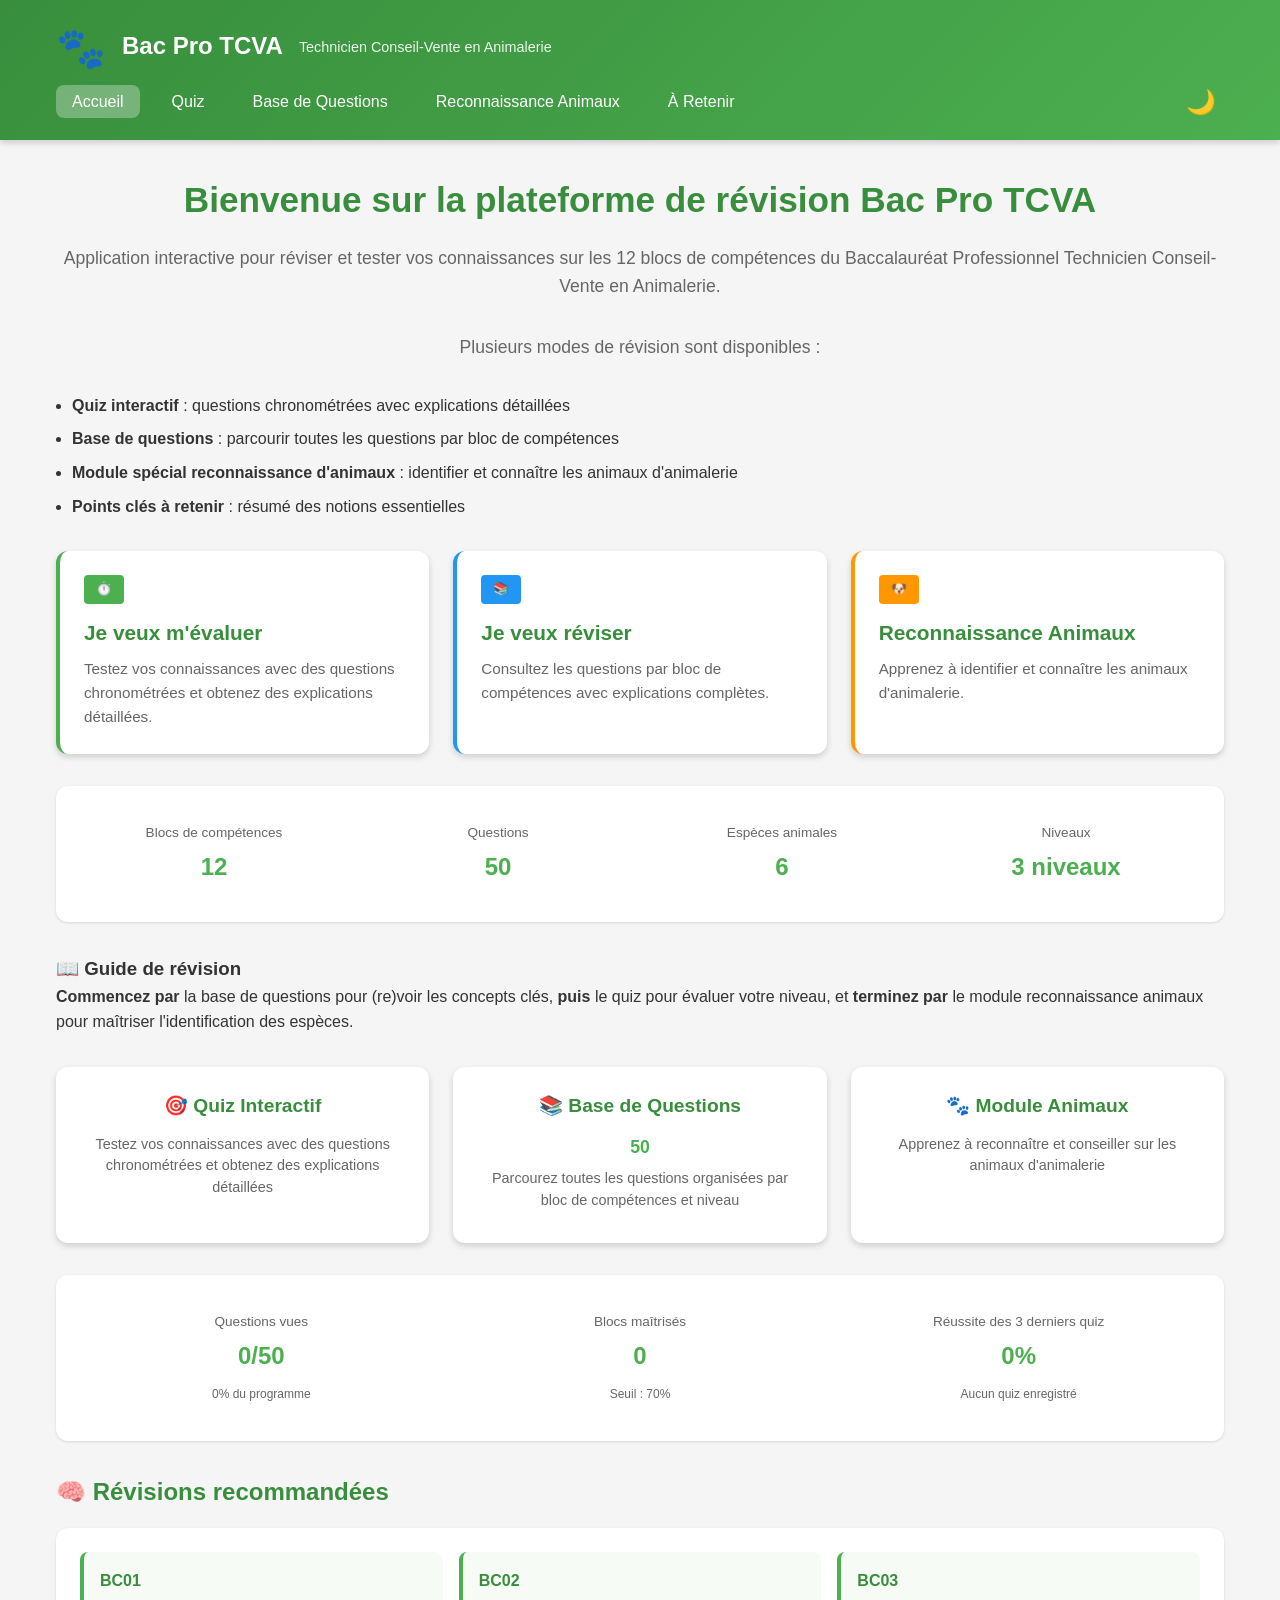
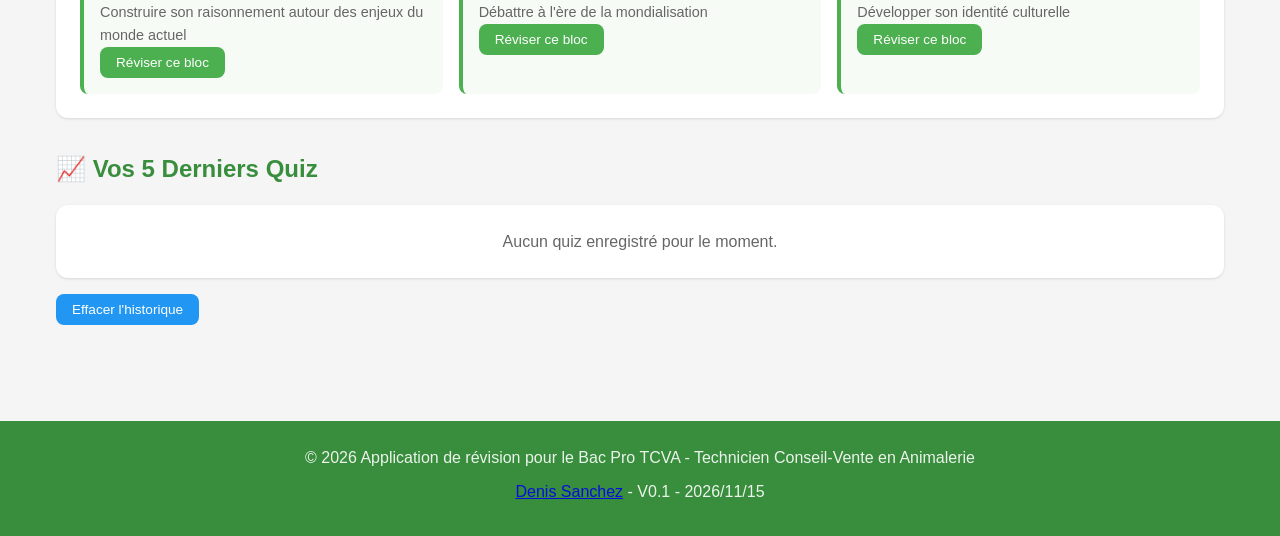
==== commit 04e5ff67: "Amelioration UX UI" ====
--- a/tcva-app/index.html
+++ b/tcva-app/index.html
@@ -24,6 +24,7 @@
                     <li><a href="#" onclick="showPage('a-retenir')">À Retenir</a></li>
                 </ul>
             </nav>
+            <button class="dark-mode-toggle" onclick="toggleDarkMode()" title="Mode sombre">🌙</button>
         </div>
     </header>
 
--- a/tcva-app/css/style.css
+++ b/tcva-app/css/style.css
@@ -33,6 +33,18 @@
     --transition: all 0.3s ease;
 }
 
+/* Dark Mode Variables */
+.dark-mode {
+    --bg-color: #1a1a1a;
+    --card-bg: #2d2d2d;
+    --text-color: #f0f0f0;
+    --text-light: #b0b0b0;
+    --border-color: #444444;
+    --shadow-sm: 0 1px 3px rgba(0,0,0,0.3);
+    --shadow-md: 0 3px 6px rgba(0,0,0,0.4);
+    --shadow-lg: 0 10px 20px rgba(0,0,0,0.5);
+}
+
 * {
     margin: 0;
     padding: 0;
@@ -48,8 +60,11 @@
     line-height: 1.6;
     color: var(--text-color);
     background-color: var(--bg-color);
-    background-image: radial-gradient(circle at 10% 20%, rgba(76, 175, 80, 0.05) 0%, transparent 30%),
-                      radial-gradient(circle at 90% 80%, rgba(33, 150, 243, 0.05) 0%, transparent 30%);
+    transition: background-color 0.4s ease, color 0.4s ease;
+}
+
+.dark-mode body {
+    background-image: none;
 }
 
 /* --- HEADER --- */
@@ -117,6 +132,25 @@
     background: rgba(255, 255, 255, 0.3);
 }
 
+/* Dark Mode Toggle */
+.dark-mode-toggle {
+    background: transparent;
+    border: none;
+    color: white;
+    font-size: 1.5rem;
+    cursor: pointer;
+    padding: 0.5rem;
+    border-radius: 50%;
+    transition: var(--transition);
+    display: flex;
+    align-items: center;
+    justify-content: center;
+}
+
+.dark-mode-toggle:hover {
+    background: rgba(255, 255, 255, 0.2);
+}
+
 /* --- MAIN CONTENT --- */
 main {
     max-width: 1200px;
@@ -142,6 +176,42 @@
 @keyframes fadeIn {
     from { opacity: 0; transform: translateY(20px); }
     to { opacity: 1; transform: translateY(0); }
+}
+
+/* Feedback Visual Animations */
+@keyframes shake {
+    0%, 100% { transform: translateX(0); }
+    10%, 30%, 50%, 70%, 90% { transform: translateX(-5px); }
+    20%, 40%, 60%, 80% { transform: translateX(5px); }
+}
+
+@keyframes pulseCorrect {
+    0% { transform: scale(1); box-shadow: 0 0 0 0 rgba(76, 175, 80, 0.4); }
+    50% { transform: scale(1.05); box-shadow: 0 0 0 10px rgba(76, 175, 80, 0); }
+    100% { transform: scale(1); box-shadow: 0 0 0 0 rgba(76, 175, 80, 0); }
+}
+
+@keyframes pulseIncorrect {
+    0% { transform: scale(1); box-shadow: 0 0 0 0 rgba(244, 67, 54, 0.4); }
+    50% { transform: scale(1.05); box-shadow: 0 0 0 10px rgba(244, 67, 54, 0); }
+    100% { transform: scale(1); box-shadow: 0 0 0 0 rgba(244, 67, 54, 0); }
+}
+
+.correct {
+    animation: pulseCorrect 0.5s ease;
+    background-color: #4CAF50 !important;
+    color: white !important;
+}
+
+.incorrect {
+    animation: pulseIncorrect 0.5s ease;
+    background-color: #F44336 !important;
+    color: white !important;
+}
+
+.selected {
+    animation: pulseCorrect 0.3s ease;
+    border-color: var(--primary-color) !important;
 }
 
 /* --- WELCOME SECTION --- */
@@ -590,10 +660,21 @@
 
 .progress-bar-fill {
     height: 100%;
-    background: var(--primary-color);
     border-radius: var(--radius-sm);
-    transition: width 0.3s ease;
-}
+    transition: width 0.3s ease, background 0.3s ease;
+}
+
+/* Colored progress bar based on percentage */
+.progress-bar-fill[data-percent="0"] { background: var(--danger-color); }
+.progress-bar-fill[data-percent="1"] { background: var(--danger-color); }
+.progress-bar-fill[data-percent="2"] { background: var(--danger-color); }
+.progress-bar-fill[data-percent="3"] { background: var(--danger-color); }
+.progress-bar-fill[data-percent="4"] { background: var(--danger-color); }
+
+/* Use CSS variables for dynamic coloring */
+.progress-low { background: var(--danger-color); }
+.progress-medium { background: var(--warning-color); }
+.progress-high { background: var(--success-color); }
 
 .question-card {
     margin-bottom: 2rem;
--- a/tcva-app/css/animals.css
+++ b/tcva-app/css/animals.css
@@ -1,6 +1,105 @@
 /* ============================================
    STYLES SPÉCIFIQUES POUR LE MODULE RECONNAISSANCE ANIMAUX
    ============================================ */
+
+/* Dark Mode Overrides for Animals Module */
+.dark-mode .animal-category,
+.dark-mode .animal-comparison,
+.dark-mode .group-card,
+.dark-mode .animal-modal-content,
+.dark-mode .animal-card,
+.dark-mode .comparison-card {
+    background: #2d2d2d;
+    color: #f0f0f0;
+    border-color: #444;
+}
+
+.dark-mode .animal-stats {
+    background: #2d2d2d;
+}
+
+.dark-mode .animal-grid {
+    background: transparent;
+}
+
+.dark-mode .comparison-table th,
+.dark-mode .comparison-table td {
+    border-bottom-color: #444;
+}
+
+.dark-mode .comparison-table th {
+    background: #388E3C;
+}
+
+.dark-mode .animal-modal-content {
+    background: #2d2d2d;
+}
+
+.dark-mode .info-section {
+    background: #3a3a3a;
+}
+
+.dark-mode .animal-quiz-question,
+.dark-mode .animal-option {
+    background: #2d2d2d;
+    color: #f0f0f0;
+    border-color: #444;
+}
+
+/* Favorites */
+.animal-image-container {
+    position: relative;
+}
+
+.animal-favorite-btn {
+    position: absolute;
+    top: 0.5rem;
+    right: 0.5rem;
+    background: rgba(255, 255, 255, 0.8);
+    border: none;
+    border-radius: 50%;
+    width: 2rem;
+    height: 2rem;
+    font-size: 1.2rem;
+    cursor: pointer;
+    transition: all 0.3s ease;
+    z-index: 2;
+    box-shadow: 0 2px 4px rgba(0,0,0,0.2);
+}
+
+.animal-favorite-btn:hover {
+    background: rgba(255, 255, 255, 0.95);
+    transform: scale(1.1);
+}
+
+.dark-mode .animal-favorite-btn {
+    background: rgba(0, 0, 0, 0.6);
+    color: #f0f0f0;
+}
+
+.dark-mode .animal-favorite-btn:hover {
+    background: rgba(0, 0, 0, 0.8);
+}
+
+/* Feedback Visual Animations for Animal Quiz */
+.animal-option.correct {
+    animation: pulseCorrect 0.5s ease;
+    background-color: #4CAF50 !important;
+    color: white !important;
+    border-color: #4CAF50 !important;
+}
+
+.animal-option.incorrect {
+    animation: pulseIncorrect 0.5s ease;
+    background-color: #F44336 !important;
+    color: white !important;
+    border-color: #F44336 !important;
+}
+
+.animal-option.selected {
+    animation: pulseCorrect 0.3s ease;
+    border-color: var(--primary-color) !important;
+}
 
 /* --- SECTIONS --- */
 .animal-section {
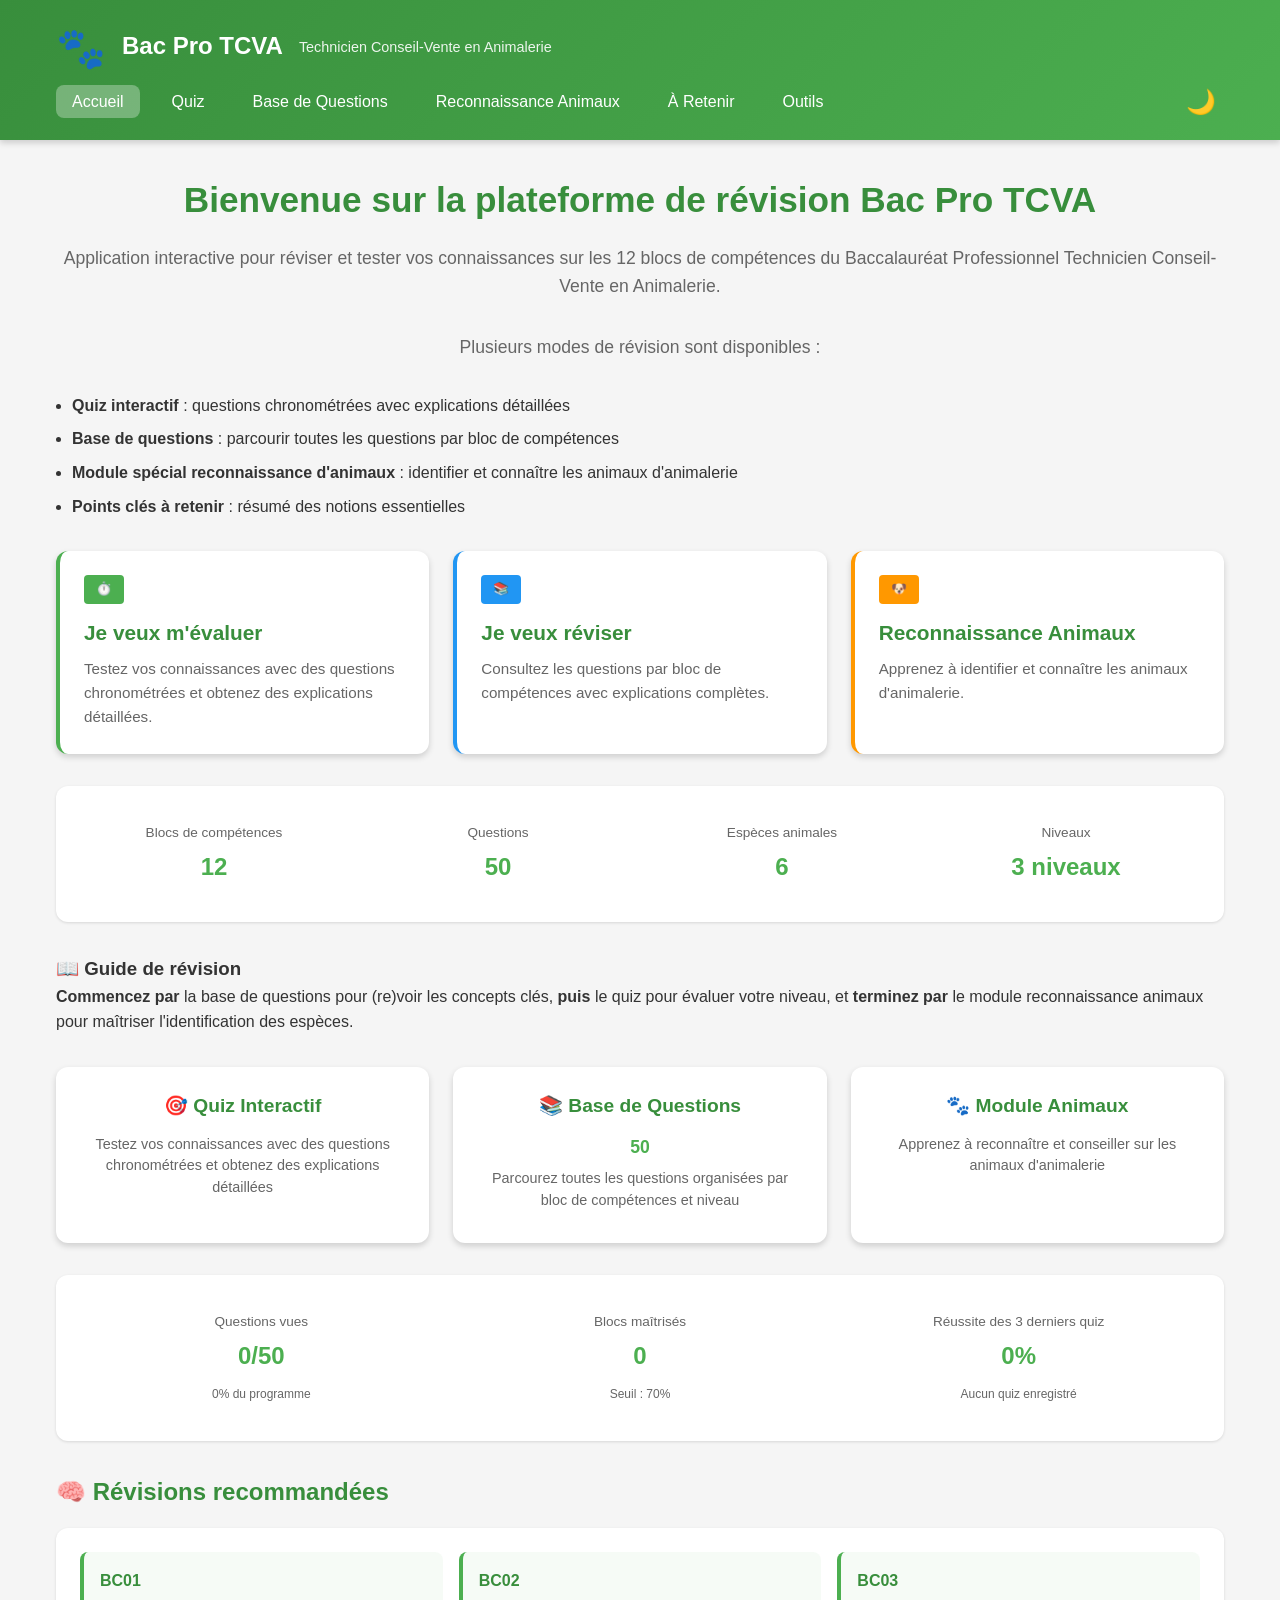
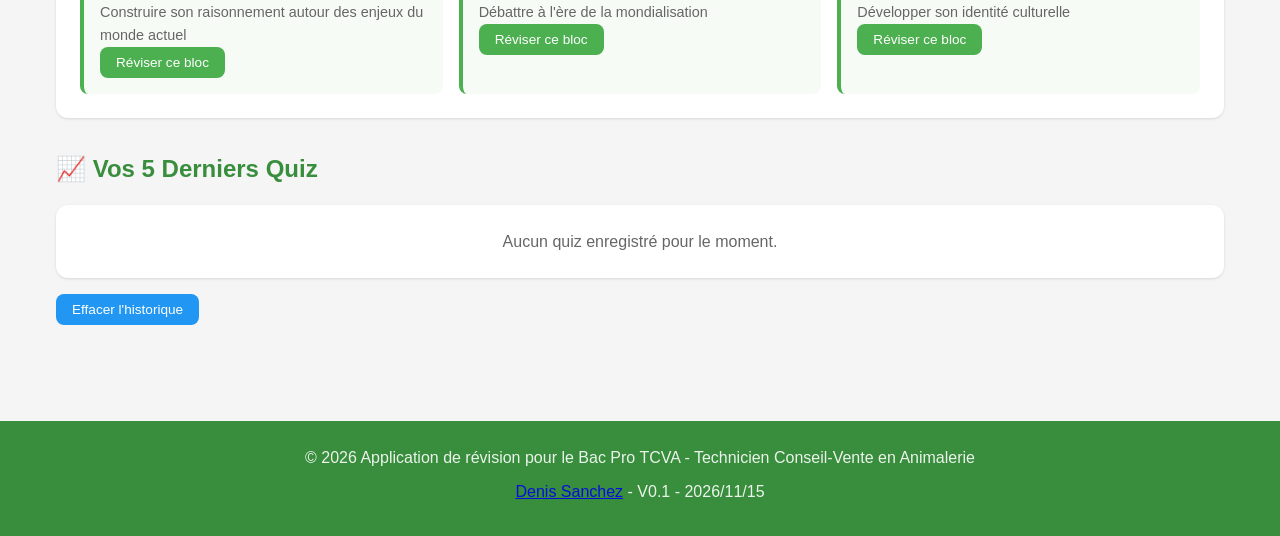
==== commit 1da237ab: "Ajout de la pagination, des outils de sauvegarde et de validation des données, et mise à jour du fic" ====
--- a/tcva-app/index.html
+++ b/tcva-app/index.html
@@ -22,6 +22,7 @@
                     <li><a href="#" onclick="showPage('questions-list')">Base de Questions</a></li>
                     <li><a href="modules/animaux.html">Reconnaissance Animaux</a></li>
                     <li><a href="#" onclick="showPage('a-retenir')">À Retenir</a></li>
+                    <li><a href="#" onclick="showPage('outils')">Outils</a></li>
                 </ul>
             </nav>
             <button class="dark-mode-toggle" onclick="toggleDarkMode()" title="Mode sombre">🌙</button>
@@ -270,6 +271,55 @@
                 </div>
                <div class="questions-list" id="questions-container">
                </div>
+               <div id="pagination-container" class="pagination-container"></div>
+            </div>
+
+            <!-- PAGE OUTILS -->
+            <div id="outils" class="page">
+                <h2>🔧 Outils</h2>
+                <div class="tools-container">
+                    <div class="tool-section">
+                        <h3>💾 Sauvegarde et Restauration</h3>
+                        <div class="tool-actions">
+                            <button class="btn btn-primary" onclick="exportData()">
+                                ✅ Exporter toutes les données
+                            </button>
+                            <button class="btn btn-secondary" onclick="importData()">
+                                📥 Importer des données
+                            </button>
+                            <button class="btn btn-danger" onclick="clearAllData()">
+                                🗑️ Tout effacer
+                            </button>
+                        </div>
+                        <div id="import-export-status" class="status-message"></div>
+                    </div>
+                    
+                    <div class="tool-section">
+                        <h3>📊 Statistiques</h3>
+                        <div class="stats-overview">
+                            <div class="stat-card">
+                                <div class="stat-number" id="export-total-questions">0</div>
+                                <div class="stat-label">Questions dans la base</div>
+                            </div>
+                            <div class="stat-card">
+                                <div class="stat-number" id="export-total-animals">0</div>
+                                <div class="stat-label">Animaux référencés</div>
+                            </div>
+                            <div class="stat-card">
+                                <div class="stat-number" id="export-local-storage-size">0 Ko</div>
+                                <div class="stat-label">Espace local utilisé</div>
+                            </div>
+                        </div>
+                    </div>
+                    
+                    <div class="tool-section">
+                        <h3>✅ Validation des Données</h3>
+                        <button class="btn" onclick="validateData()">
+                            Vérifier l'intégrité des données
+                        </button>
+                        <div id="validation-results" class="validation-results"></div>
+                    </div>
+                </div>
             </div>
 
             <!-- PAGE À RETENIR -->
--- a/tcva-app/css/style.css
+++ b/tcva-app/css/style.css
@@ -676,6 +676,82 @@
 .progress-medium { background: var(--warning-color); }
 .progress-high { background: var(--success-color); }
 
+/* Pagination */
+.pagination-container {
+    margin-top: 2rem;
+    display: flex;
+    justify-content: center;
+    gap: 0.5rem;
+    flex-wrap: wrap;
+}
+
+.pagination {
+    display: flex;
+    gap: 0.5rem;
+    flex-wrap: wrap;
+    justify-content: center;
+}
+
+.pagination button {
+    min-width: 40px;
+    padding: 0.5rem 0.75rem;
+}
+
+.pagination button.btn-primary {
+    background: var(--primary-color);
+    color: white;
+}
+
+/* Tools Page */
+.tools-container {
+    max-width: 800px;
+    margin: 0 auto;
+}
+
+.tool-section {
+    background: var(--card-bg);
+    border-radius: var(--radius-md);
+    padding: 1.5rem;
+    margin-bottom: 2rem;
+    box-shadow: var(--shadow-sm);
+}
+
+.tool-section h3 {
+    color: var(--primary-dark);
+    margin-bottom: 1rem;
+    border-bottom: 2px solid var(--primary-color);
+    padding-bottom: 0.5rem;
+}
+
+.tool-actions {
+    display: flex;
+    gap: 1rem;
+    flex-wrap: wrap;
+    margin-bottom: 1rem;
+}
+
+.tool-actions button {
+    flex: 1;
+    min-width: 200px;
+}
+
+.status-message {
+    padding: 1rem;
+    border-radius: var(--radius-sm);
+    margin-top: 1rem;
+}
+
+.validation-results {
+    padding: 1rem;
+    border-radius: var(--radius-sm);
+    margin-top: 1rem;
+    background: #f5f5f5;
+}
+
+.dark-mode .validation-results {
+    background: #2d2d2d;
+}
+
 .question-card {
     margin-bottom: 2rem;
 }
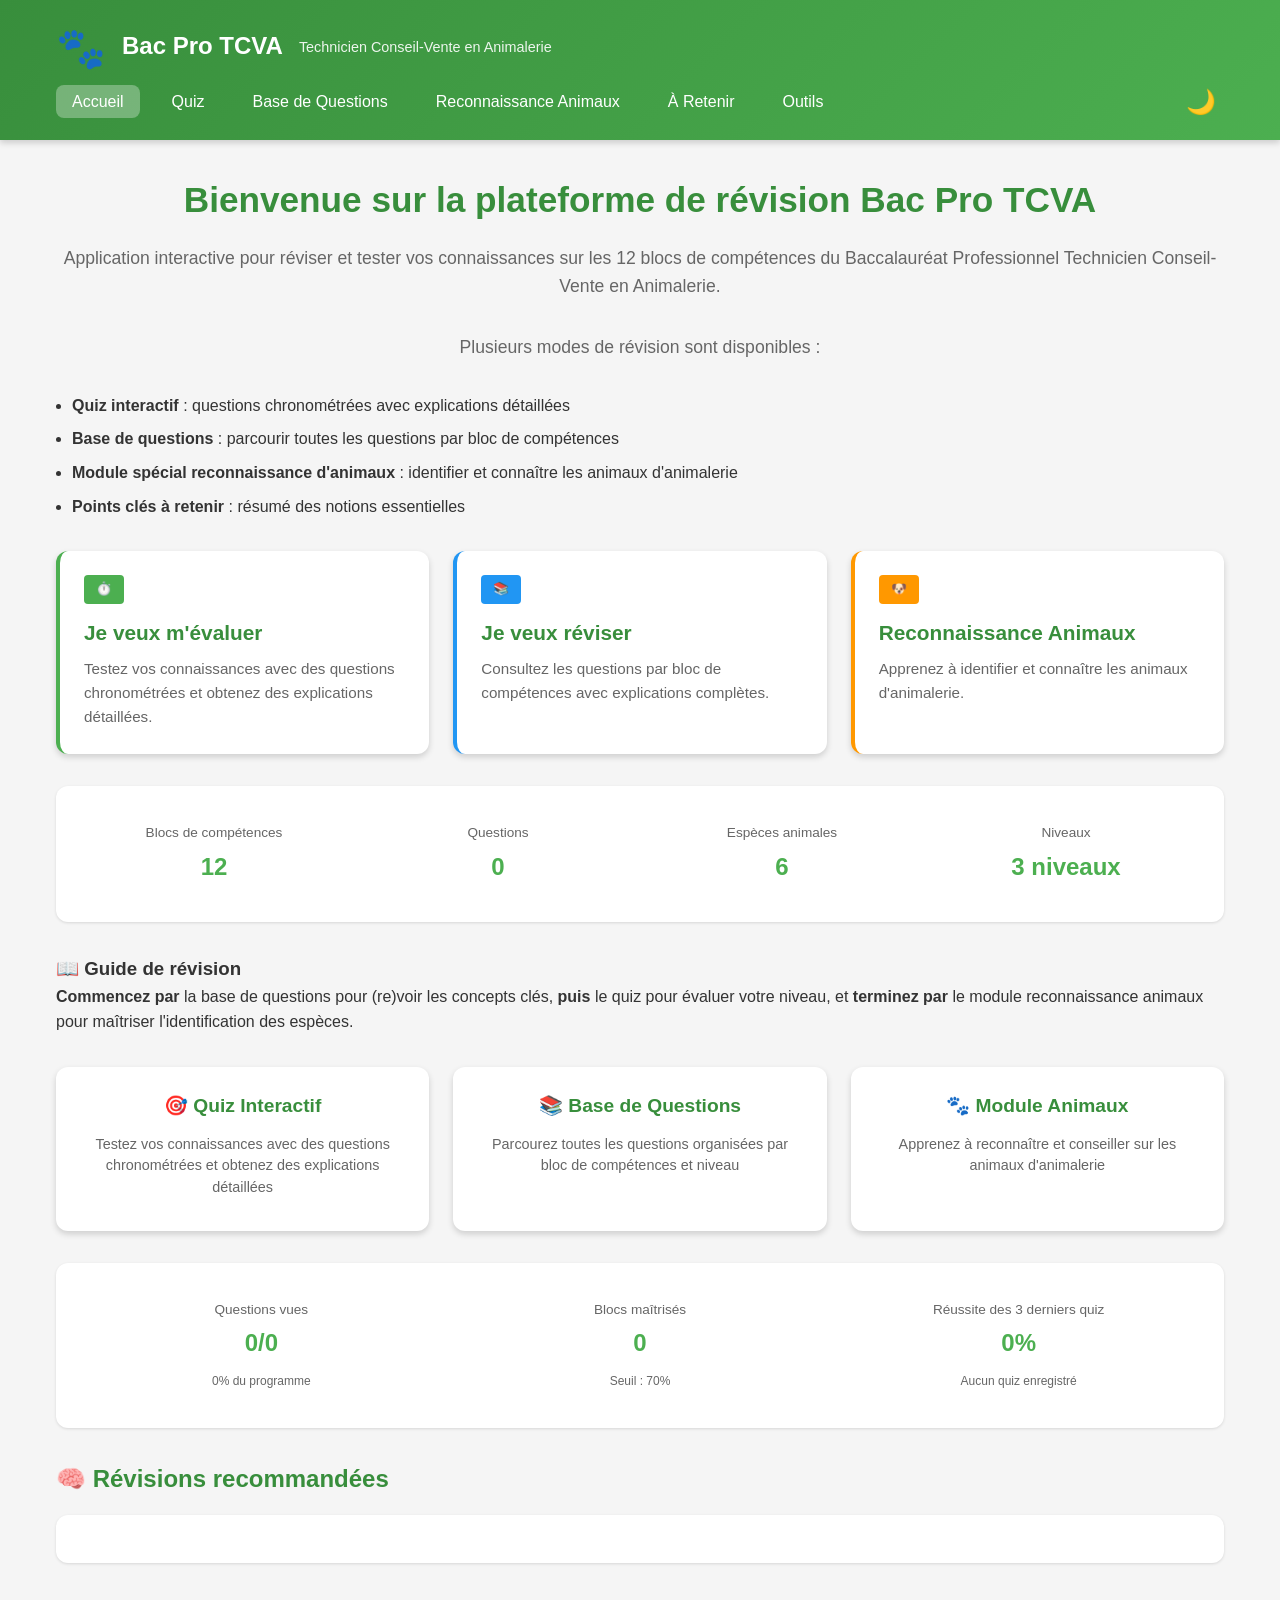
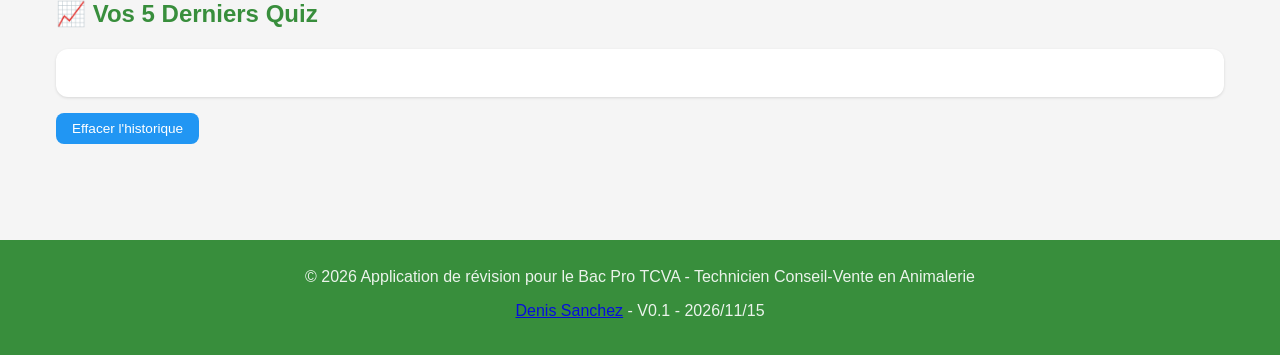
==== commit 03136daa: "Refactor code structure for improved readability and maintainability" ====
--- a/tcva-app/index.html
+++ b/tcva-app/index.html
@@ -4,8 +4,9 @@
     <meta charset="UTF-8">
     <meta name="viewport" content="width=device-width, initial-scale=1.0">
     <title>Bac Pro TCVA - Révision et Quiz Interactif</title>
-    <link rel="stylesheet" href="css/style.css?v=1.0">
-    <link rel="stylesheet" href="css/animals.css?v=1.0">
+    <link rel="icon" type="image/png" href="favicon.png" sizes="32x32">
+    <link rel="stylesheet" href="css/style.css?v=8.0">
+    <link rel="stylesheet" href="css/animals.css?v=8.0">
 </head>
 <body>
     <header id="site-header">
@@ -175,11 +176,10 @@
                         <input type="number" id="time-limit" min="10" max="300" value="30" placeholder="Temps en secondes">
                     </div>
                     
-                    <div class="form-group" style="margin-bottom: 1rem;">
+                    <div class="mt-2">
                         <button class="btn btn-secondary" onclick="resetQuizSetup()">Réinitialiser les filtres</button>
-                    </div>
-                    
-                    <button class="btn" onclick="startQuiz()">Commencer le Quiz</button>
+                        <button class="btn" onclick="startQuiz()">Commencer le Quiz</button>
+                    </div>
                 </div>
             </div>
 
@@ -334,24 +334,108 @@
                     </div>
 
                     <div class="key-points-section">
-                        <h3>🎯 Conseils pour la Pratique</h3>
-                        <ul class="key-points-list">
-                            <li><strong>Conseil client</strong> : Toujours poser des questions ouvertes pour comprendre les besoins</li>
-                            <li><strong>Gestion de rayon</strong> : Vérifier les dates de péremption et les conditions de stockage</li>
-                            <li><strong>Réglementation</strong> : Connaître les lois sur la vente d'animaux et les produits</li>
-                            <li><strong>Hygiène</strong> : Respecter les protocoles sanitaires en magasin</li>
-                            <li><strong>Communication</strong> : Adapter son discours au client (novice ou expert)</li>
-                        </ul>
+                        <h3>🎯 Conseils pour la Pratique Professionnelle</h3>
+                        <p>Voici des conseils pratiques pour exceller dans votre future carrière en animalerie :</p>
+                        
+                        <div class="advice-grid">
+                            <div class="advice-card">
+                                <h4>💬 Conseil Client</h4>
+                                <ul>
+                                    <li>Poser des <strong>questions ouvertes</strong> : "Quels sont les besoins spécifiques de votre animal ?"</li>
+                                    <li>Écouter activement et reformuler pour vérifier la compréhension</li>
+                                    <li>Adapter votre vocabulaire au niveau du client (novice vs expert)</li>
+                                    <li>Proposer des solutions personnalisées, pas seulement des produits</li>
+                                </ul>
+                            </div>
+                            
+                            <div class="advice-card">
+                                <h4>🏪 Gestion de Rayon</h4>
+                                <ul>
+                                    <li>Vérifier <strong>quotidiennement</strong> les dates de péremption</li>
+                                    <li>Respecter les <strong>conditions de stockage</strong> (température, humidité)</li>
+                                    <li>Organiser les produits par catégorie et accessibilité</li>
+                                    <li>Mettre en avant les produits saisonniers ou promotions</li>
+                                    <li>Effectuer des rotations de stock (FIFO : First In, First Out)</li>
+                                </ul>
+                            </div>
+                            
+                            <div class="advice-card">
+                                <h4>⚖️ Réglementation</h4>
+                                <ul>
+                                    <li>Connaître le <strong>Code rural</strong> et les lois sur la protection animale</li>
+                                    <li>Respecter les <strong>normes d'hygiène</strong> et de sécurité</li>
+                                    <li>Vérifier les <strong>certificats de capacité</strong> pour certaines espèces</li>
+                                    <li>Informer les clients sur leurs obligations légales (identification, vaccination)</li>
+                                    <li>Tenir à jour les registres obligatoires</li>
+                                </ul>
+                            </div>
+                            
+                            <div class="advice-card">
+                                <h4>🧼 Hygiène & Sécurité</h4>
+                                <ul>
+                                    <li>Appliquer les <strong>protocoles sanitaires</strong> stricts</li>
+                                    <li>Nettoyer et désinfecter régulièrement les locaux et équipements</li>
+                                    <li>Utiliser des <strong>produits adaptés</strong> et respectueux des animaux</li>
+                                    <li>Porter un équipement de protection individuelle (EPI) si nécessaire</li>
+                                    <li>Former le personnel aux bonnes pratiques d'hygiène</li>
+                                </ul>
+                            </div>
+                            
+                            <div class="advice-card">
+                                <h4>🗣️ Communication</h4>
+                                <ul>
+                                    <li>Développer des <strong>relations de confiance</strong> avec les clients</li>
+                                    <li>Organiser des <strong>ateliers éducatifs</strong> (toilettage, alimentation)</li>
+                                    <li>Créer des supports de communication (newsletters, réseaux sociaux)</li>
+                                    <li>Gérer les réclamations avec professionnalisme</li>
+                                    <li>Travailler en équipe avec les vétérinaires et éleveurs locaux</li>
+                                </ul>
+                            </div>
+                        </div>
                     </div>
 
                     <div class="key-points-section">
-                        <h3>📚 Ressources Complémentaires</h3>
-                        <ul class="key-points-list">
-                            <li>Référentiel officiel du Bac Pro TCVA</li>
-                            <li>Fiches techniques sur les produits d'animalerie</li>
-                            <li>Réglementation en vigueur (Code rural, etc.)</li>
-                            <li>Guides d'identification des espèces</li>
-                        </ul>
+                        <h3>📚 Ressources Complémentaires & Liens Utiles</h3>
+                        <p>Pour approfondir vos connaissances, voici des ressources sélectionnées :</p>
+                        
+                        <div class="resources-grid">
+                            <div class="resource-category">
+                                <h4>📖 Documentation Officielle</h4>
+                                <ul>
+                                    <li><a href="https://www.legifrance.gouv.fr/" target="_blank" rel="noopener noreferrer">Legifrance - Textes de loi</a> : Accès complet au Code rural et aux réglementations en vigueur</li>
+                                    <li><a href="https://agriculture.gouv.fr/" target="_blank" rel="noopener noreferrer">Ministère de l'Agriculture</a> : Informations officielles sur la politique agricole et l'élevage</li>
+                                    <li><a href="https://www.ecologie.gouv.fr/" target="_blank" rel="noopener noreferrer">Ministère de la Transition Écologique</a> : Réglementation environnementale</li>
+                                </ul>
+                            </div>
+                            
+                            <div class="resource-category">
+                                <h4>🎓 Formation & Pédagogie</h4>
+                                <ul>
+                                    <li><a href="https://www.onisep.fr/" target="_blank" rel="noopener noreferrer">ONISEP - Bac Pro TCVA</a> : Présentation du diplôme et des débouchés</li>
+                                    <li><a href="https://www.letudiant.fr/" target="_blank" rel="noopener noreferrer">L'Étudiant - Fiches métiers</a> : Informations sur les métiers de l'animalerie</li>
+                                    <li><a href="https://www.cidj.com/" target="_blank" rel="noopener noreferrer">CIDJ - Orientation</a> : Conseils d'orientation professionnelle</li>
+                                </ul>
+                            </div>
+                            
+                            <div class="resource-category">
+                                <h4>🐾 Ressources Animaleries</h4>
+                                <ul>
+                                    <li><a href="https://www.zooplus.fr/magazine/" target="_blank" rel="noopener noreferrer">Zooplus Magazine</a> : Articles et conseils sur les animaux de compagnie</li>
+                                    <li><a href="https://www.animalin.fr/" target="_blank" rel="noopener noreferrer">Animalin</a> : Fiches techniques et guides d'achat</li>
+                                    <li><a href="https://www.lafermedesanimaux.com/" target="_blank" rel="noopener noreferrer">La Ferme des Animaux</a> : Conseils pour les éleveurs amateurs</li>
+                                    <li><a href="https://www.aquaportail.com/" target="_blank" rel="noopener noreferrer">AquaPortail</a> : Tout sur l'aquariophilie</li>
+                                </ul>
+                            </div>
+                            
+                            <div class="resource-category">
+                                <h4>💼 Professionnels & Fournisseurs</h4>
+                                <ul>
+                                    <li><a href="https://www.facco.coop/" target="_blank" rel="noopener noreferrer">FACCO - Coopérative d'achat</a> : Approvisionnement en produits pour animaleries</li>
+                                    <li><a href="https://www.animalerie-pro.com/" target="_blank" rel="noopener noreferrer">Animalerie Pro</a> : Équipement professionnel pour animaleries</li>
+                                    <li><a href="https://www.versele-laga.com/" target="_blank" rel="noopener noreferrer">Versele-Laga</a> : Aliments premium pour animaux</li>
+                                </ul>
+                            </div>
+                        </div>
                     </div>
                 </div>
             </div>
@@ -366,6 +450,7 @@
     </footer>
 
     <script src="js/quiz-tcva.js?v=1.0"></script>
-    <script src="js/script-tcva.js?v=1.0"></script>
+    <script src="modules/animals-db.js?v=1.0"></script>
+    <script src="js/script-tcva.js?v=8.0"></script>
 </body>
 </html>
--- a/tcva-app/css/style.css
+++ b/tcva-app/css/style.css
@@ -533,6 +533,26 @@
     text-align: center;
 }
 
+/* Quiz Actions Buttons */
+.quiz-actions {
+    display: flex;
+    flex-direction: column;
+    gap: 1rem;
+    margin-top: 1rem;
+}
+
+@media (min-width: 768px) {
+    .quiz-actions {
+        flex-direction: row;
+        justify-content: flex-end;
+        gap: 1rem;
+    }
+    
+    .quiz-actions .btn {
+        min-width: 200px;
+    }
+}
+
 .form-group {
     margin-bottom: 1.5rem;
 }
@@ -697,9 +717,17 @@
     padding: 0.5rem 0.75rem;
 }
 
-.pagination button.btn-primary {
-    background: var(--primary-color);
-    color: white;
+/* Page active dans la pagination */
+.pagination button.active,
+.pagination .btn.active,
+.pagination button.btn.active,
+.pagination > div > button.active,
+.pagination .btn-pagination.active,
+.pagination button.btn-pagination.active {
+    background: var(--primary-color) !important;
+    color: white !important;
+    border-color: var(--primary-color) !important;
+    font-weight: bold;
 }
 
 /* Tools Page */
@@ -750,6 +778,142 @@
 
 .dark-mode .validation-results {
     background: #2d2d2d;
+}
+
+/* Key Points Page */
+.key-point-item {
+    background: var(--card-bg);
+    border-radius: var(--radius-md);
+    padding: 1.5rem;
+    margin-bottom: 1.5rem;
+    box-shadow: var(--shadow-sm);
+    border-left: 4px solid var(--primary-color);
+}
+
+.key-point-header {
+    margin-bottom: 1rem;
+}
+
+.key-point-header h4 {
+    color: var(--primary-dark);
+    font-size: 1.2rem;
+}
+
+.key-point-description {
+    color: var(--text-color);
+    line-height: 1.6;
+    margin-bottom: 1rem;
+}
+
+.key-point-competences,
+.key-point-ressources {
+    padding-left: 1.5rem;
+    margin-bottom: 1rem;
+}
+
+.key-point-competences li,
+.key-point-ressources li {
+    margin-bottom: 0.5rem;
+    color: var(--text-color);
+}
+
+.key-point-ressources a {
+    color: var(--primary-color);
+    text-decoration: none;
+}
+
+.key-point-ressources a:hover {
+    text-decoration: underline;
+}
+
+/* Advice Grid */
+.advice-grid {
+    display: grid;
+    grid-template-columns: repeat(auto-fit, minmax(300px, 1fr));
+    gap: 1.5rem;
+    margin: 1rem 0;
+}
+
+.advice-card {
+    background: var(--card-bg);
+    border-radius: var(--radius-md);
+    padding: 1.5rem;
+    box-shadow: var(--shadow-sm);
+    border-top: 3px solid var(--primary-color);
+}
+
+.advice-card h4 {
+    color: var(--primary-dark);
+    margin-bottom: 1rem;
+    font-size: 1.1rem;
+}
+
+.advice-card ul {
+    padding-left: 1.25rem;
+}
+
+.advice-card li {
+    margin-bottom: 0.5rem;
+    color: var(--text-color);
+    line-height: 1.6;
+}
+
+.advice-card strong {
+    color: var(--primary-color);
+}
+
+/* Resources Grid */
+.resources-grid {
+    display: grid;
+    grid-template-columns: repeat(auto-fit, minmax(350px, 1fr));
+    gap: 1.5rem;
+    margin: 1rem 0;
+}
+
+.resource-category {
+    background: var(--card-bg);
+    border-radius: var(--radius-md);
+    padding: 1.5rem;
+    box-shadow: var(--shadow-sm);
+}
+
+.resource-category h4 {
+    color: var(--primary-dark);
+    margin-bottom: 1rem;
+    font-size: 1.1rem;
+}
+
+.resource-category ul {
+    padding-left: 1.25rem;
+}
+
+.resource-category li {
+    margin-bottom: 0.75rem;
+    color: var(--text-color);
+    line-height: 1.6;
+}
+
+.resource-category a {
+    color: var(--primary-color);
+    text-decoration: none;
+    word-break: break-word;
+}
+
+.resource-category a:hover {
+    text-decoration: underline;
+}
+
+/* Dark mode for key points */
+.dark-mode .key-point-item,
+.dark-mode .advice-card,
+.dark-mode .resource-category {
+    background: #2d2d2d;
+    border-color: #444;
+}
+
+.dark-mode .key-point-ressources a,
+.dark-mode .resource-category a {
+    color: #4CAF50;
 }
 
 .question-card {
--- a/tcva-app/css/animals.css
+++ b/tcva-app/css/animals.css
@@ -476,6 +476,43 @@
     margin-bottom: 1.5rem;
 }
 
+/* --- BLOC FILTERS --- */
+.bloc-filters {
+    display: flex;
+    flex-wrap: wrap;
+    gap: 0.5rem;
+    margin-bottom: 1.5rem;
+}
+
+.bloc-filter-btn {
+    padding: 0.5rem 1rem;
+    border: 2px solid #2196F3;
+    background: white;
+    color: #2196F3;
+    border-radius: 20px;
+    cursor: pointer;
+    transition: all 0.3s ease;
+    font-size: 0.9rem;
+}
+
+.bloc-filter-btn:hover, .bloc-filter-btn.active {
+    background: #2196F3;
+    color: white;
+}
+
+/* Dark mode for bloc filters */
+.dark-mode .bloc-filter-btn {
+    background: #2d2d2d;
+    color: #64B5F6;
+    border-color: #64B5F6;
+}
+
+.dark-mode .bloc-filter-btn:hover,
+.dark-mode .bloc-filter-btn.active {
+    background: #2196F3;
+    color: white;
+}
+
 .animal-filter-btn {
     padding: 0.5rem 1rem;
     border: 2px solid #4CAF50;
@@ -537,6 +574,137 @@
     color: #666;
     font-size: 0.9rem;
     margin-top: 0.5rem;
+}
+
+/* --- BLOC STATS --- */
+.bloc-stats-section {
+    margin: 2rem 0;
+    background: white;
+    padding: 1.5rem;
+    border-radius: 12px;
+    box-shadow: 0 4px 6px rgba(0,0,0,0.1);
+}
+
+.bloc-stats-section h3 {
+    color: #4CAF50;
+    margin-bottom: 1.5rem;
+    padding-bottom: 0.5rem;
+    border-bottom: 2px solid #4CAF50;
+}
+
+.bloc-stats-grid {
+    display: grid;
+    grid-template-columns: repeat(auto-fit, minmax(280px, 1fr));
+    gap: 1rem;
+}
+
+.bloc-stat-card {
+    background: #F5F5F5;
+    border-radius: 8px;
+    padding: 1rem;
+    transition: all 0.3s ease;
+    border: 2px solid transparent;
+}
+
+.bloc-stat-card:hover {
+    border-color: #4CAF50;
+    transform: translateY(-3px);
+    box-shadow: 0 4px 8px rgba(76, 175, 80, 0.2);
+}
+
+.bloc-stat-header {
+    display: flex;
+    align-items: center;
+    gap: 0.5rem;
+    margin-bottom: 0.75rem;
+}
+
+.bloc-icon {
+    font-size: 1.5rem;
+}
+
+.bloc-stat-header h4 {
+    color: #333;
+    margin: 0;
+    font-size: 0.95rem;
+    font-weight: 600;
+}
+
+.bloc-stat-info {
+    margin-bottom: 0.75rem;
+}
+
+.bloc-stat-progress {
+    height: 8px;
+    background: #DDD;
+    border-radius: 4px;
+    margin-bottom: 0.5rem;
+    overflow: hidden;
+}
+
+.bloc-progress-bar {
+    height: 100%;
+    border-radius: 4px;
+    transition: width 0.3s ease;
+}
+
+.bloc-progress-bar[data-percent="0"] { background: #F44336; }
+.bloc-progress-bar[data-percent="100"] { background: #4CAF50; }
+
+/* Use CSS variables for dynamic coloring */
+.bloc-progress-bar {
+    background: var(--primary-color);
+}
+
+.bloc-stat-numbers {
+    display: flex;
+    justify-content: space-between;
+    font-size: 0.85rem;
+}
+
+.bloc-viewed {
+    color: #666;
+    font-weight: 500;
+}
+
+.bloc-percent {
+    color: #4CAF50;
+    font-weight: bold;
+}
+
+.bloc-stat-description {
+    color: #888;
+    font-size: 0.8rem;
+    line-height: 1.4;
+}
+
+/* Dark mode for bloc stats */
+.dark-mode .bloc-stats-section {
+    background: #2d2d2d;
+}
+
+.dark-mode .bloc-stat-card {
+    background: #3a3a3a;
+}
+
+.dark-mode .bloc-stat-header h4 {
+    color: #f0f0f0;
+}
+
+.dark-mode .bloc-stat-progress {
+    background: #444;
+}
+
+.dark-mode .bloc-viewed {
+    color: #b0b0b0;
+}
+
+.dark-mode .bloc-percent {
+    color: #4CAF50;
+}
+
+.dark-mode .bloc-stat-description {
+    color: #999;
 }
 
 /* --- ANIMAL COMPARISON --- */
@@ -658,6 +826,686 @@
     margin-top: 1rem;
     font-size: 0.85rem;
     color: #888;
+}
+
+/* --- BLOC STATS HEADER --- */
+.bloc-stats-header {
+    display: flex;
+    justify-content: space-between;
+    align-items: center;
+    margin-bottom: 1rem;
+    flex-wrap: wrap;
+    gap: 1rem;
+}
+
+/* --- BLOC REVISION --- */
+.bloc-revision-container {
+    background: white;
+    padding: 1.5rem;
+    border-radius: 12px;
+    box-shadow: 0 4px 6px rgba(0,0,0,0.1);
+}
+
+.bloc-revision-selector {
+    margin-bottom: 2rem;
+}
+
+.bloc-revision-selector h3 {
+    color: #4CAF50;
+    margin-bottom: 1rem;
+}
+
+.bloc-revision-grid {
+    display: grid;
+    grid-template-columns: repeat(auto-fit, minmax(280px, 1fr));
+    gap: 1rem;
+}
+
+.bloc-revision-card {
+    background: #F5F5F5;
+    border-radius: 8px;
+    padding: 1rem;
+    cursor: pointer;
+    transition: all 0.3s ease;
+    border: 2px solid transparent;
+}
+
+.bloc-revision-card:hover {
+    border-color: #2196F3;
+    transform: translateY(-3px);
+    box-shadow: 0 4px 8px rgba(33, 150, 243, 0.2);
+}
+
+.bloc-revision-card.selected {
+    border-color: #2196F3;
+    background: #E3F2FD;
+}
+
+.bloc-revision-card .bloc-icon {
+    font-size: 1.5rem;
+    margin-bottom: 0.5rem;
+}
+
+.bloc-revision-card h4 {
+    color: #333;
+    margin: 0 0 0.5rem;
+    font-size: 0.95rem;
+}
+
+.bloc-revision-card p {
+    color: #666;
+    font-size: 0.85rem;
+    margin: 0;
+}
+
+.bloc-revision-content {
+    display: none;
+}
+
+.bloc-revision-content.active {
+    display: block;
+}
+
+.bloc-revision-info {
+    background: #E3F2FD;
+    padding: 1rem;
+    border-radius: 8px;
+    margin-bottom: 1.5rem;
+}
+
+.bloc-revision-info h4 {
+    color: #1976D2;
+    margin-bottom: 0.5rem;
+}
+
+.bloc-revision-stats {
+    display: grid;
+    grid-template-columns: repeat(auto-fit, minmax(200px, 1fr));
+    gap: 1rem;
+    margin-bottom: 1.5rem;
+}
+
+.revision-stat-item {
+    text-align: center;
+    padding: 1rem;
+    background: white;
+    border-radius: 8px;
+}
+
+.revision-stat-number {
+    font-size: 1.8rem;
+    font-weight: bold;
+    color: #2196F3;
+}
+
+.revision-stat-label {
+    color: #666;
+    font-size: 0.85rem;
+    margin-top: 0.25rem;
+}
+
+/* Dark mode for bloc revision */
+.dark-mode .bloc-revision-container {
+    background: #2d2d2d;
+}
+
+.dark-mode .bloc-revision-card {
+    background: #3a3a3a;
+}
+
+.dark-mode .bloc-revision-card:hover {
+    background: #3a3a3a;
+}
+
+.dark-mode .bloc-revision-card.selected {
+    background: #1a237e;
+}
+
+.dark-mode .bloc-revision-card h4 {
+    color: #f0f0f0;
+}
+
+.dark-mode .bloc-revision-card p {
+    color: #b0b0b0;
+}
+
+.dark-mode .bloc-revision-info {
+    background: #0d47a1;
+}
+
+.dark-mode .bloc-revision-info h4 {
+    color: #f0f0f0;
+}
+
+.dark-mode .revision-stat-item {
+    background: #2d2d2d;
+}
+
+.dark-mode .revision-stat-number {
+    color: #64B5F6;
+}
+
+.dark-mode .revision-stat-label {
+    color: #999;
+}
+
+/* --- CHALLENGES --- */
+.challenges-container {
+    background: white;
+    padding: 1.5rem;
+    border-radius: 12px;
+    box-shadow: 0 4px 6px rgba(0,0,0,0.1);
+}
+
+.challenges-header {
+    display: flex;
+    justify-content: space-between;
+    align-items: center;
+    margin-bottom: 1.5rem;
+    flex-wrap: wrap;
+    gap: 1rem;
+}
+
+.challenges-header h3 {
+    color: #4CAF50;
+    margin: 0;
+}
+
+.challenge-progress-summary {
+    color: #666;
+    font-weight: 500;
+}
+
+.challenges-grid {
+    display: grid;
+    grid-template-columns: 1fr;
+    gap: 1rem;
+}
+
+.challenge-bloc-header {
+    background: #F5F5F5;
+    padding: 1rem;
+    border-radius: 8px;
+    margin-bottom: 1rem;
+}
+
+.challenge-bloc-header h3 {
+    color: #4CAF50;
+    margin: 0;
+    font-size: 1.1rem;
+}
+
+.challenge-card {
+    background: white;
+    border: 2px solid #E0E0E0;
+    border-radius: 12px;
+    padding: 1.25rem;
+    transition: all 0.3s ease;
+    box-shadow: 0 2px 4px rgba(0,0,0,0.1);
+}
+
+.challenge-card:hover {
+    border-color: #4CAF50;
+    transform: translateY(-3px);
+    box-shadow: 0 4px 8px rgba(76, 175, 80, 0.2);
+}
+
+.challenge-card.completed {
+    border-color: #FFD700;
+    background: #FFF9C4;
+}
+
+.challenge-card.completed:hover {
+    border-color: #FFD700;
+    background: #FFF59D;
+}
+
+.challenge-header {
+    display: flex;
+    justify-content: space-between;
+    align-items: flex-start;
+    margin-bottom: 0.75rem;
+}
+
+.challenge-icon {
+    font-size: 2rem;
+    margin-right: 0.75rem;
+}
+
+.challenge-info h4 {
+    color: #333;
+    margin: 0 0 0.25rem;
+    font-size: 1.1rem;
+}
+
+.challenge-difficulty {
+    font-size: 0.8rem;
+    padding: 0.2rem 0.5rem;
+    border-radius: 4px;
+    background: #E3F2FD;
+    color: #1976D2;
+    margin: 0;
+}
+
+.challenge-completed-badge {
+    background: #4CAF50;
+    color: white;
+    padding: 0.2rem 0.5rem;
+    border-radius: 4px;
+    font-size: 0.8rem;
+    font-weight: bold;
+}
+
+.challenge-body {
+    margin-bottom: 0.75rem;
+}
+
+.challenge-body p {
+    color: #666;
+    font-size: 0.9rem;
+    margin: 0 0 0.5rem;
+}
+
+.challenge-objective {
+    color: #555;
+    font-size: 0.85rem;
+    font-style: italic;
+}
+
+.challenge-footer {
+    margin-top: 0.75rem;
+    padding-top: 0.75rem;
+    border-top: 1px solid #EEE;
+}
+
+.challenge-progress {
+    height: 8px;
+    background: #EEE;
+    border-radius: 4px;
+    margin-bottom: 0.5rem;
+    overflow: hidden;
+}
+
+.challenge-progress-bar {
+    height: 100%;
+    border-radius: 4px;
+    transition: width 0.3s ease;
+}
+
+.challenge-stats {
+    display: flex;
+    justify-content: space-between;
+    align-items: center;
+    font-size: 0.85rem;
+}
+
+.challenge-stats span {
+    color: #666;
+}
+
+.challenge-reward {
+    font-weight: bold;
+    color: #FFD700;
+}
+
+/* Dark mode for challenges */
+.dark-mode .challenges-container {
+    background: #2d2d2d;
+}
+
+.dark-mode .challenge-bloc-header {
+    background: #3a3a3a;
+}
+
+.dark-mode .challenge-bloc-header h3 {
+    color: #f0f0f0;
+}
+
+.dark-mode .challenge-card {
+    background: #2d2d2d;
+    border-color: #444;
+}
+
+.dark-mode .challenge-card:hover {
+    border-color: #4CAF50;
+    background: #2d2d2d;
+}
+
+.dark-mode .challenge-card.completed {
+    background: #3a3a3a;
+    border-color: #FFD700;
+}
+
+.dark-mode .challenge-info h4 {
+    color: #f0f0f0;
+}
+
+.dark-mode .challenge-difficulty {
+    background: #1a237e;
+    color: #64B5F6;
+}
+
+.dark-mode .challenge-body p {
+    color: #b0b0b0;
+}
+
+.dark-mode .challenge-objective {
+    color: #999;
+}
+
+.dark-mode .challenge-progress {
+    background: #444;
+}
+
+.dark-mode .challenge-stats span {
+    color: #b0b0b0;
+}
+
+/* --- REWARDS --- */
+.rewards-container {
+    background: white;
+    padding: 1.5rem;
+    border-radius: 12px;
+    box-shadow: 0 4px 6px rgba(0,0,0,0.1);
+}
+
+.rewards-header {
+    display: flex;
+    justify-content: space-between;
+    align-items: center;
+    margin-bottom: 1.5rem;
+    flex-wrap: wrap;
+    gap: 1rem;
+}
+
+.user-level-display {
+    display: flex;
+    align-items: center;
+    gap: 0.5rem;
+    padding: 0.75rem 1.5rem;
+    background: linear-gradient(135deg, #4CAF50, #8BC34A);
+    border-radius: 20px;
+    color: white;
+}
+
+.user-level-display .level-icon {
+    font-size: 1.5rem;
+}
+
+.user-level-display .level-name {
+    font-weight: bold;
+    font-size: 1rem;
+}
+
+.user-level-display .level-points {
+    font-size: 0.9rem;
+    opacity: 0.9;
+}
+
+.rewards-summary {
+    color: #666;
+    font-weight: 500;
+}
+
+.rewards-tabs {
+    display: flex;
+    gap: 0.5rem;
+    margin-bottom: 1.5rem;
+    flex-wrap: wrap;
+}
+
+.reward-tab-btn {
+    padding: 0.5rem 1rem;
+    border: 2px solid #4CAF50;
+    background: white;
+    color: #4CAF50;
+    border-radius: 20px;
+    cursor: pointer;
+    transition: all 0.3s ease;
+    font-size: 0.9rem;
+}
+
+.reward-tab-btn:hover, .reward-tab-btn.active {
+    background: #4CAF50;
+    color: white;
+}
+
+.rewards-grid {
+    display: grid;
+    grid-template-columns: repeat(auto-fit, minmax(280px, 1fr));
+    gap: 1rem;
+}
+
+.reward-card {
+    background: white;
+    border: 2px solid #E0E0E0;
+    border-radius: 12px;
+    padding: 1.25rem;
+    position: relative;
+    transition: all 0.3s ease;
+    box-shadow: 0 2px 4px rgba(0,0,0,0.1);
+}
+
+.reward-card:hover {
+    transform: translateY(-3px);
+    box-shadow: 0 4px 8px rgba(0,0,0,0.15);
+}
+
+.reward-card.unlocked {
+    border-color: #FFD700;
+    background: #FFF9C4;
+}
+
+.reward-card.unlocked:hover {
+    border-color: #FFD700;
+    background: #FFF59D;
+}
+
+.reward-header {
+    display: flex;
+    justify-content: space-between;
+    align-items: flex-start;
+    margin-bottom: 0.75rem;
+}
+
+.reward-icon {
+    font-size: 2rem;
+    margin-right: 0.75rem;
+}
+
+.reward-info h4 {
+    color: #333;
+    margin: 0 0 0.25rem;
+    font-size: 1.1rem;
+}
+
+.reward-type {
+    font-size: 0.8rem;
+    padding: 0.2rem 0.5rem;
+    border-radius: 4px;
+    background: #E3F2FD;
+    color: #1976D2;
+    margin: 0;
+}
+
+.reward-unlocked-badge {
+    background: #4CAF50;
+    color: white;
+    padding: 0.2rem 0.5rem;
+    border-radius: 4px;
+    font-size: 0.8rem;
+    font-weight: bold;
+}
+
+.reward-locked-badge {
+    background: #9E9E9E;
+    color: white;
+    padding: 0.2rem 0.5rem;
+    border-radius: 4px;
+    font-size: 0.8rem;
+    font-weight: bold;
+}
+
+.reward-body {
+    margin-bottom: 0.75rem;
+}
+
+.reward-body p {
+    color: #666;
+    font-size: 0.9rem;
+    margin: 0;
+}
+
+.reward-footer {
+    display: flex;
+    justify-content: space-between;
+    align-items: center;
+    margin-top: 0.75rem;
+    padding-top: 0.75rem;
+    border-top: 1px solid #EEE;
+}
+
+.reward-points {
+    font-weight: bold;
+    color: #FFD700;
+    font-size: 1rem;
+}
+
+.reward-date {
+    font-size: 0.8rem;
+    color: #888;
+}
+
+.reward-locked-overlay {
+    position: absolute;
+    top: 0;
+    left: 0;
+    right: 0;
+    bottom: 0;
+    background: rgba(255, 255, 255, 0.7);
+    border-radius: 10px;
+    pointer-events: none;
+}
+
+/* Reward Notification */
+.reward-notification {
+    position: fixed;
+    top: 20px;
+    right: 20px;
+    background: white;
+    border-radius: 12px;
+    padding: 1rem;
+    box-shadow: 0 4px 12px rgba(0,0,0,0.2);
+    display: flex;
+    align-items: center;
+    gap: 1rem;
+    z-index: 10000;
+    transform: translateY(-100px);
+    opacity: 0;
+    transition: all 0.3s ease;
+    max-width: 350px;
+}
+
+.reward-notification.show {
+    transform: translateY(0);
+    opacity: 1;
+}
+
+.reward-notification-icon {
+    font-size: 2rem;
+}
+
+.reward-notification-content {
+    flex: 1;
+}
+
+.reward-notification-content strong {
+    display: block;
+    color: #4CAF50;
+    margin-bottom: 0.25rem;
+}
+
+.reward-notification-content p {
+    margin: 0 0 0.25rem;
+    color: #333;
+    font-size: 0.95rem;
+}
+
+.reward-notification-content small {
+    color: #666;
+    font-size: 0.85rem;
+}
+
+.reward-notification-points {
+    background: #4CAF50;
+    color: white;
+    padding: 0.5rem 0.75rem;
+    border-radius: 20px;
+    font-weight: bold;
+    font-size: 0.9rem;
+}
+
+/* Dark mode for rewards */
+.dark-mode .rewards-container {
+    background: #2d2d2d;
+}
+
+.dark-mode .reward-card {
+    background: #2d2d2d;
+    border-color: #444;
+}
+
+.dark-mode .reward-card:hover {
+    border-color: #4CAF50;
+    background: #2d2d2d;
+}
+
+.dark-mode .reward-card.unlocked {
+    background: #3a3a3a;
+    border-color: #FFD700;
+}
+
+.dark-mode .reward-info h4 {
+    color: #f0f0f0;
+}
+
+.dark-mode .reward-type {
+    background: #1a237e;
+    color: #64B5F6;
+}
+
+.dark-mode .reward-body p {
+    color: #b0b0b0;
+}
+
+.dark-mode .reward-points {
+    color: #FFD700;
+}
+
+.dark-mode .reward-date {
+    color: #999;
+}
+
+.dark-mode .user-level-display {
+    background: linear-gradient(135deg, #2E7D32, #4CAF50);
+}
+
+.dark-mode .reward-notification {
+    background: #2d2d2d;
+    color: #f0f0f0;
+}
+
+.dark-mode .reward-notification-content strong {
+    color: #4CAF50;
+}
+
+.dark-mode .reward-notification_content p {
+    color: #f0f0f0;
+}
+
+.dark-mode .reward-notification-points {
+    background: #2E7D32;
+    color: white;
 }
 
 /* --- RESPONSIVE ANIMALS --- */
@@ -700,3 +1548,47 @@
         grid-template-columns: repeat(2, 1fr);
     }
 }
+
+/* Quiz Actions Buttons - same line on large screens */
+.quiz-actions {
+    display: flex;
+    flex-direction: column;
+    gap: 1rem;
+    margin-top: 1rem;
+}
+
+@media (min-width: 768px) {
+    .quiz-actions {
+        flex-direction: row;
+        justify-content: flex-end;
+        gap: 1rem;
+    }
+    
+    .quiz-actions .btn {
+        min-width: 200px;
+    }
+}
+
+/* Quiz Setup Buttons - always on same line */
+.animal-quiz-buttons {
+    display: flex;
+    gap: 1rem;
+    margin-top: 1rem;
+    flex-wrap: wrap;
+}
+
+.animal-quiz-buttons .btn {
+    flex: 1;
+    min-width: 180px;
+}
+
+@media (max-width: 480px) {
+    .animal-quiz-buttons {
+        flex-direction: column;
+    }
+    
+    .animal-quiz-buttons .btn {
+        min-width: 100%;
+    }
+}
+
